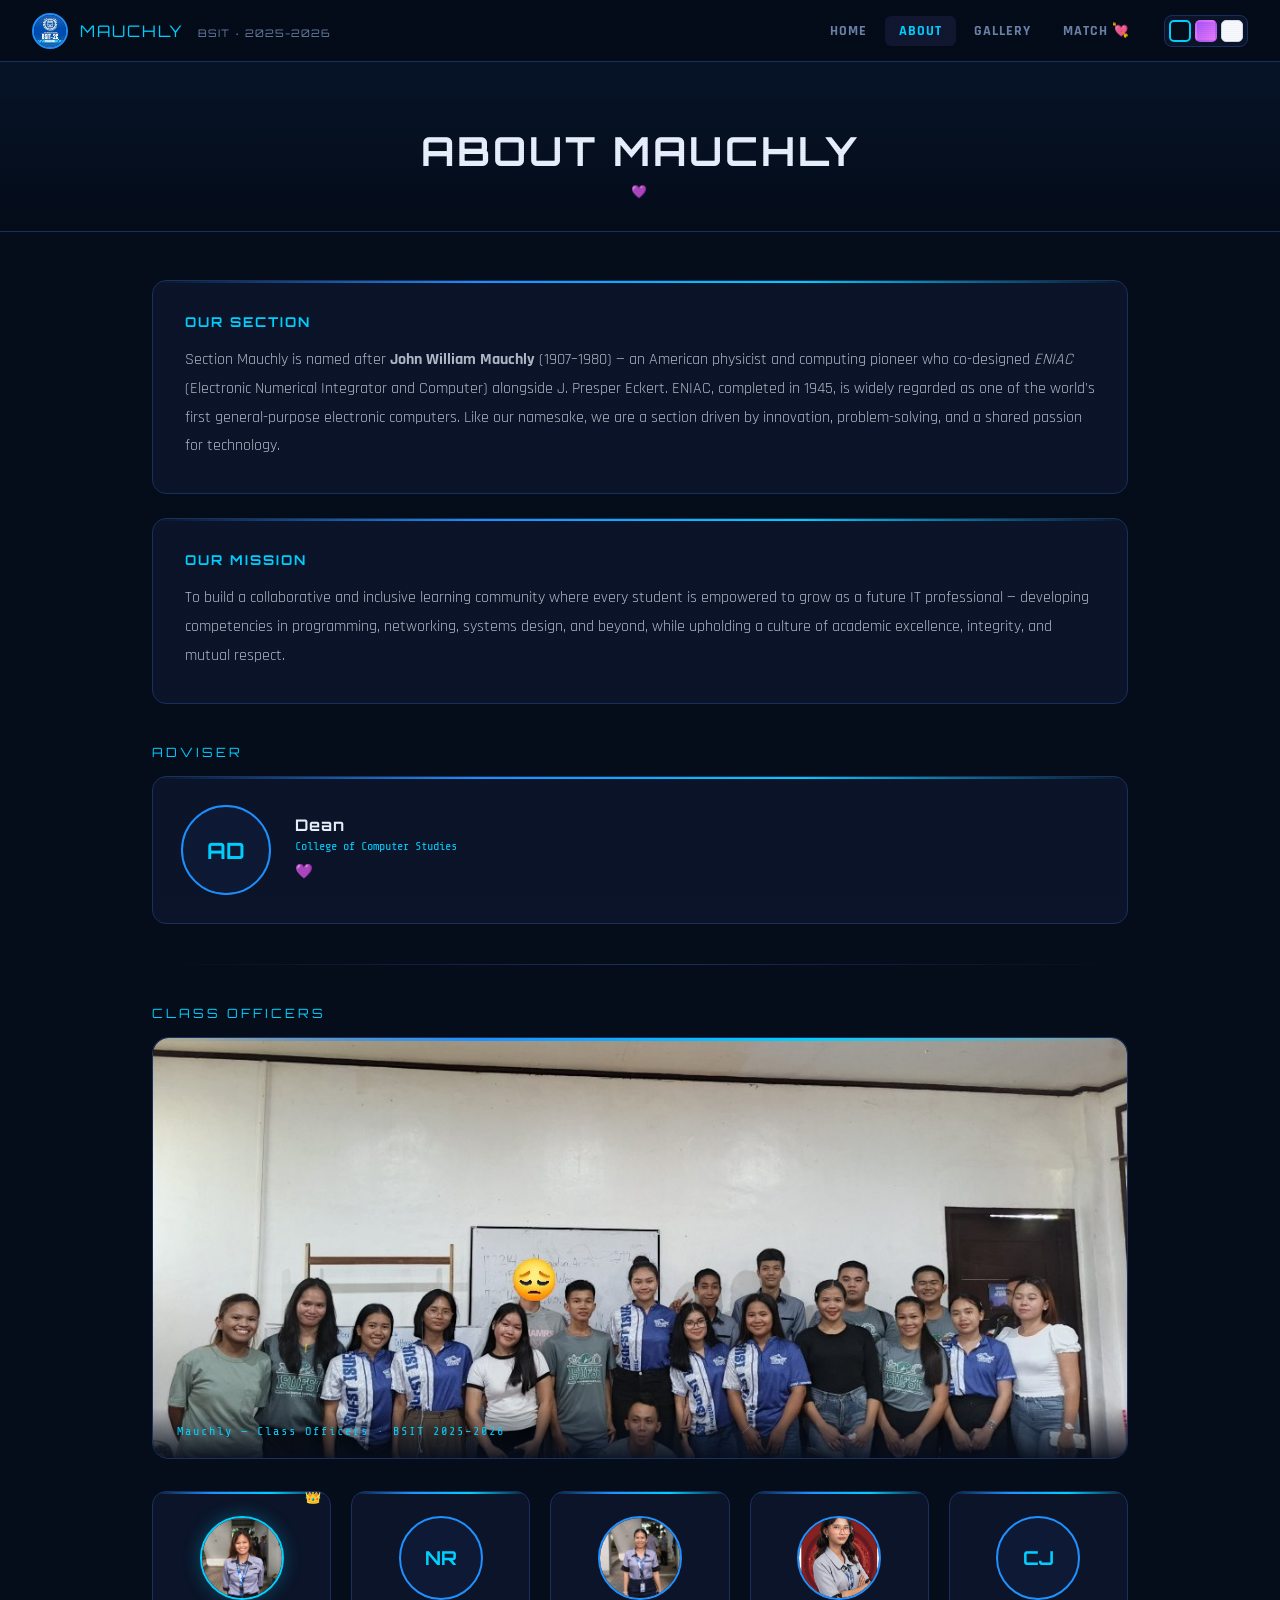
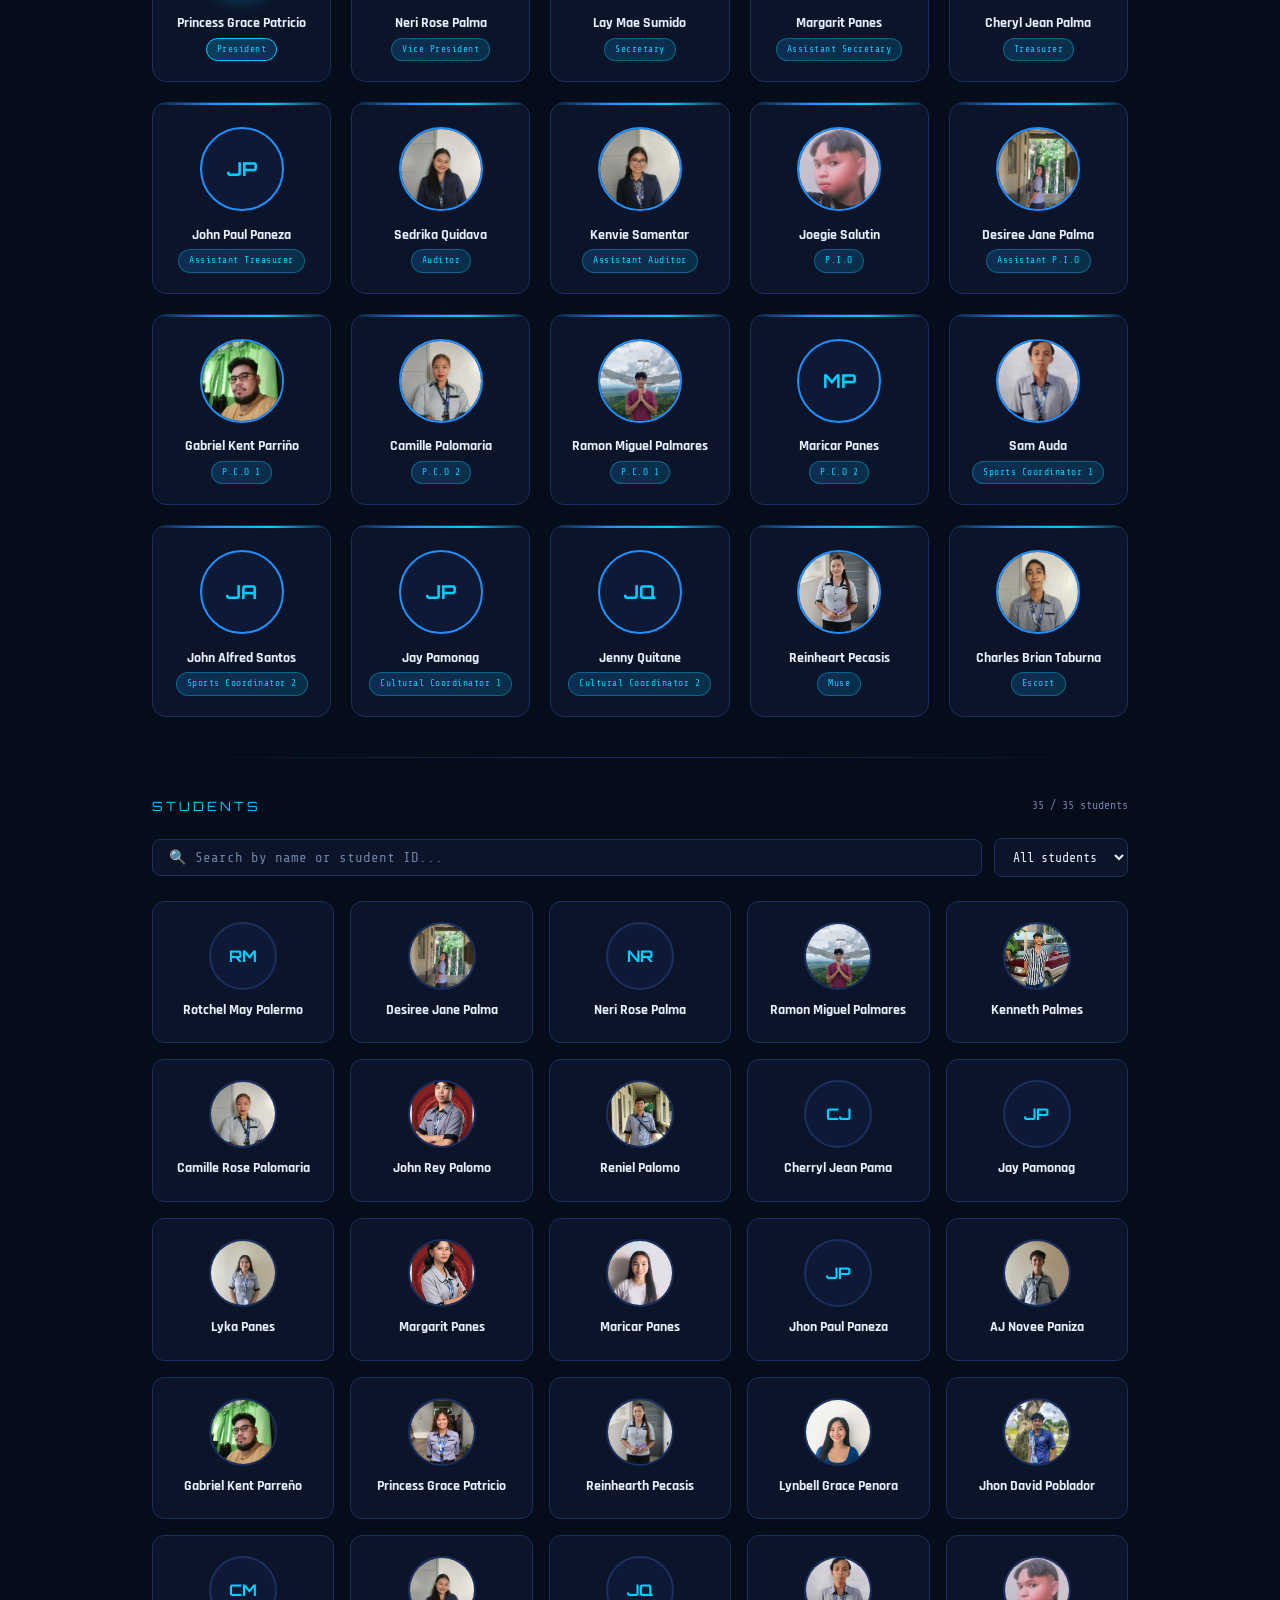
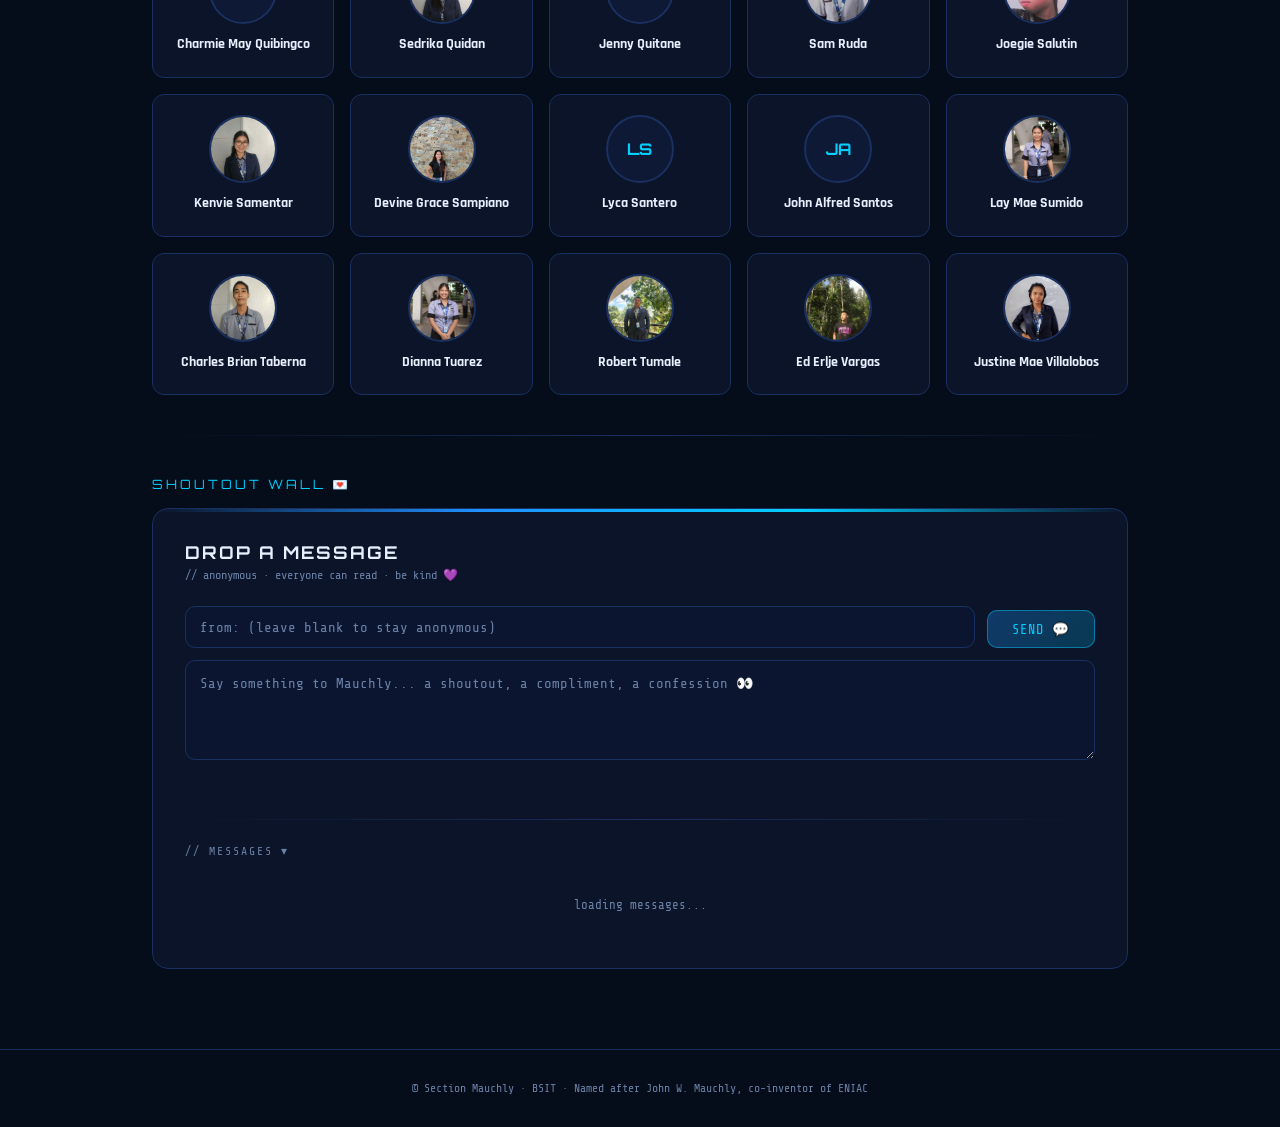
==== about.html @ 32e23908 "Update about.html" ====
<!DOCTYPE html>
<html lang="en" data-theme="dark">
<head>
<meta charset="UTF-8"/>
<meta name="viewport" content="width=device-width,initial-scale=1.0"/>
<title>About — Section Mauchly</title>
<link rel="stylesheet" href="style.css"/>
<style>
/* ===== ABOUT-SPECIFIC STYLES ===== */

.roster-controls {
  display:flex; gap:0.75rem; margin-bottom:1.5rem; flex-wrap:wrap;
  align-items:center;
}
.search-input {
  flex:1; min-width:200px;
  background:var(--card); border:1px solid var(--border);
  border-radius:8px; padding:10px 16px;
  font-family:'Share Tech Mono',monospace;
  font-size:0.88rem; color:var(--text);
  outline:none; transition:border-color 0.2s;
}
.search-input:focus { border-color:var(--accent); }
.search-input::placeholder { color:var(--text-muted); }

.filter-select {
  background:var(--card); border:1px solid var(--border);
  border-radius:8px; padding:10px 14px;
  font-family:'Share Tech Mono',monospace;
  font-size:0.82rem; color:var(--text);
  outline:none; cursor:pointer; transition:border-color 0.2s;
}
.filter-select:focus { border-color:var(--accent); }

.group-photo-wrap {
  position:relative; border-radius:16px; overflow:hidden;
  border:1px solid var(--border); margin-bottom:2rem;
  background:var(--card);
  min-height:220px;
  display:flex; align-items:center; justify-content:center;
}
.group-photo-wrap img {
  width:100%; max-height:420px; object-fit:cover; display:block;
  border-radius:16px;
}
.group-photo-placeholder {
  width:100%; min-height:220px;
  display:flex; flex-direction:column;
  align-items:center; justify-content:center; gap:0.75rem;
  background:linear-gradient(135deg,
    color-mix(in srgb,var(--accent) 8%,transparent),
    color-mix(in srgb,var(--accent2) 5%,transparent));
}
.group-photo-placeholder .gp-icon { font-size:3rem; opacity:0.3; }
.group-photo-placeholder p {
  font-family:'Share Tech Mono',monospace;
  font-size:0.78rem; color:var(--text-muted); letter-spacing:2px;
}
.group-photo-wrap::before {
  content:''; position:absolute; top:0; left:0; right:0; height:3px;
  background:linear-gradient(90deg,transparent,var(--accent),var(--accent2),transparent);
  z-index:1;
}
.group-photo-caption {
  position:absolute; bottom:0; left:0; right:0;
  background:linear-gradient(0deg,rgba(5,12,26,0.88),transparent);
  padding:1rem 1.5rem 1.25rem;
  font-family:'Share Tech Mono',monospace;
  font-size:0.75rem; color:var(--accent2);
  letter-spacing:2px; z-index:1;
}

.officers-grid {
  display:grid;
  grid-template-columns:repeat(auto-fill, minmax(160px, 1fr));
  gap:1.25rem;
  margin-bottom:0.5rem;
}

.officer-card {
  background:var(--card); border:1px solid var(--border);
  border-radius:14px; padding:1.5rem 1rem 1.25rem;
  text-align:center; transition:all 0.22s;
  cursor:default; position:relative; overflow:hidden;
}
.officer-card::before {
  content:''; position:absolute; top:0; left:0; right:0; height:2px;
  background:linear-gradient(90deg,transparent,var(--accent),var(--accent2),transparent);
}
.officer-card:hover {
  border-color:var(--accent);
  background:var(--card2);
  transform:translateY(-4px);
  box-shadow:var(--glow);
}

.officer-photo {
  width:84px; height:84px; border-radius:50%;
  margin:0 auto 0.9rem;
  border:2px solid var(--accent);
  overflow:hidden; background:var(--card2);
  display:flex; align-items:center; justify-content:center;
  transition:border-color 0.2s, box-shadow 0.2s;
  position:relative;
}
.officer-card:hover .officer-photo {
  border-color:var(--accent2);
  box-shadow:0 0 14px rgba(0,207,255,0.35);
}
.officer-photo img { width:100%; height:100%; object-fit:cover; display:block; }
.officer-photo .initials {
  font-family:'Orbitron',monospace;
  font-size:1.2rem; font-weight:700; color:var(--accent2);
}

.officer-photo.has-photo,
.student-photo.has-photo { cursor:pointer; }
.officer-photo.has-photo:hover img,
.student-photo.has-photo:hover img { transform:scale(1.08); transition:transform 0.25s ease; }
.officer-photo img,
.student-photo img { transition:transform 0.25s ease; }
.photo-zoom-hint {
  position:absolute; bottom:0; left:0; right:0;
  background:rgba(0,0,0,0.55);
  font-size:0.55rem; color:#fff;
  font-family:'Share Tech Mono',monospace;
  letter-spacing:1px; text-align:center;
  padding:3px 0;
  opacity:0; transition:opacity 0.2s;
  pointer-events:none;
}
.officer-photo.has-photo:hover .photo-zoom-hint,
.student-photo.has-photo:hover .photo-zoom-hint { opacity:1; }

.officer-name {
  font-weight:700; font-size:0.9rem;
  color:var(--text); margin-bottom:4px; line-height:1.3;
}
.officer-id {
  font-family:'Share Tech Mono',monospace;
  font-size:0.65rem; color:var(--text-muted); margin-bottom:8px;
}
.officer-role-badge {
  display:inline-block;
  font-family:'Share Tech Mono',monospace;
  font-size:0.6rem; letter-spacing:0.5px;
  padding:4px 10px; border-radius:20px;
  background:linear-gradient(135deg,
    color-mix(in srgb,var(--accent) 20%,transparent),
    color-mix(in srgb,var(--accent2) 15%,transparent));
  color:var(--accent2);
  border:1px solid color-mix(in srgb,var(--accent2) 35%,transparent);
  line-height:1.4;
}

.officer-card.is-president .officer-photo {
  border-color:var(--accent2);
  box-shadow:0 0 18px rgba(0,207,255,0.3);
}
.officer-card.is-president .officer-role-badge {
  background:linear-gradient(135deg,
    color-mix(in srgb,var(--accent2) 25%,transparent),
    color-mix(in srgb,var(--accent) 20%,transparent));
  border-color:var(--accent2);
}
.crown-icon { position:absolute; top:-2px; right:8px; font-size:0.9rem; line-height:1; }

.members-grid {
  display:grid;
  grid-template-columns:repeat(auto-fill, minmax(150px, 1fr));
  gap:1rem;
}

.student-card {
  background:var(--card); border:1px solid var(--border);
  border-radius:12px; padding:1.25rem 0.85rem;
  text-align:center; transition:all 0.22s;
  cursor:default; position:relative;
}
.student-card:hover {
  border-color:var(--accent);
  background:var(--card2);
  transform:translateY(-3px);
  box-shadow:var(--glow);
}

.student-photo {
  width:68px; height:68px; border-radius:50%;
  margin:0 auto 0.75rem;
  border:2px solid var(--border);
  overflow:hidden; background:var(--card2);
  display:flex; align-items:center; justify-content:center;
  transition:border-color 0.2s;
  position:relative;
}
.student-card:hover .student-photo { border-color:var(--accent); }
.student-photo img { width:100%; height:100%; object-fit:cover; display:block; }
.student-photo .initials {
  font-family:'Orbitron',monospace;
  font-size:1rem; font-weight:700; color:var(--accent2);
}

.student-name {
  font-weight:700; font-size:0.85rem;
  color:var(--text); margin-bottom:3px; line-height:1.3;
}
.student-id {
  font-family:'Share Tech Mono',monospace;
  font-size:0.63rem; color:var(--text-muted);
}

.roster-count {
  font-family:'Share Tech Mono',monospace;
  font-size:0.72rem; color:var(--text-muted);
  margin-left:auto; align-self:center;
}

.no-results {
  text-align:center; padding:3rem;
  font-family:'Share Tech Mono',monospace;
  font-size:0.85rem; color:var(--text-muted);
  grid-column:1/-1;
}

.adviser-card {
  background:var(--card); border:1px solid var(--border);
  border-radius:14px; padding:1.75rem;
  display:flex; gap:1.5rem; align-items:center;
  margin-bottom:2rem; position:relative; overflow:hidden;
  transition:border-color 0.2s;
}
.adviser-card::before {
  content:''; position:absolute; top:0; left:0; right:0; height:2px;
  background:linear-gradient(90deg,transparent,var(--accent),var(--accent2),transparent);
}
.adviser-photo {
  width:90px; height:90px; border-radius:50%; flex-shrink:0;
  border:2px solid var(--accent); overflow:hidden;
  background:var(--card2);
  display:flex; align-items:center; justify-content:center;
}
.adviser-photo img { width:100%; height:100%; object-fit:cover; }
.adviser-photo .initials {
  font-family:'Orbitron',monospace;
  font-size:1.4rem; font-weight:700; color:var(--accent2);
}
.adviser-info h3 {
  font-family:'Orbitron',monospace;
  font-size:1rem; color:var(--text);
  letter-spacing:1px; margin-bottom:4px;
}
.adviser-info .role {
  font-family:'Share Tech Mono',monospace;
  font-size:0.75rem; color:var(--accent2); margin-bottom:8px;
}
.adviser-info p { font-size:0.9rem; color:var(--text-muted); line-height:1.6; }

.section-divider {
  height:1px;
  background:linear-gradient(90deg,transparent,var(--border),transparent);
  margin:2.5rem 0;
}

/* ===== LIGHTBOX ===== */
#lightbox {
  display:none; position:fixed; inset:0; z-index:9999;
  background:rgba(0,0,0,0.88);
  align-items:center; justify-content:center;
  backdrop-filter:blur(6px);
  animation:lbFadeIn 0.2s ease;
}
#lightbox.open { display:flex; }
@keyframes lbFadeIn { from{opacity:0} to{opacity:1} }
#lightbox-inner {
  position:relative; display:flex; flex-direction:column;
  align-items:center; gap:1rem;
  max-width:90vw; max-height:90vh;
}
#lightbox-img {
  max-width:80vw; max-height:75vh; border-radius:16px;
  border:2px solid var(--accent,#00cfff);
  box-shadow:0 0 40px rgba(0,207,255,0.25);
  object-fit:contain;
  animation:lbZoomIn 0.22s cubic-bezier(0.34,1.56,0.64,1);
  display:block;
}
@keyframes lbZoomIn { from{transform:scale(0.82);opacity:0} to{transform:scale(1);opacity:1} }
#lightbox-name {
  font-family:'Orbitron',monospace; font-size:0.9rem;
  letter-spacing:2px; color:#fff; text-align:center;
}
#lightbox-role {
  font-family:'Share Tech Mono',monospace; font-size:0.72rem;
  letter-spacing:1.5px; color:var(--accent2,#00cfff);
  text-align:center; margin-top:-0.5rem;
}
#lightbox-close {
  position:absolute; top:-14px; right:-14px;
  width:36px; height:36px; border-radius:50%;
  background:rgba(255,255,255,0.12);
  border:1px solid rgba(255,255,255,0.25);
  color:#fff; font-size:1.1rem; line-height:1;
  cursor:pointer; display:flex; align-items:center; justify-content:center;
  transition:background 0.15s;
}
#lightbox-close:hover { background:rgba(255,255,255,0.25); }

/* ===== SHOUTOUT WALL ===== */
.shoutout-wrap {
  position:relative; border-radius:16px; overflow:hidden;
  border:1px solid var(--border);
  background:var(--card);
  padding:2rem;
  margin-top:1rem;
}
.shoutout-wrap::before {
  content:''; position:absolute; top:0; left:0; right:0; height:3px;
  background:linear-gradient(90deg,transparent,var(--accent),var(--accent2),transparent);
}
.shoutout-wrap h2 {
  font-family:'Orbitron',monospace;
  font-size:1.1rem; letter-spacing:2px;
  color:var(--text); margin-bottom:0.3rem;
}
.shoutout-wrap .shoutout-sub {
  font-family:'Share Tech Mono',monospace;
  font-size:0.75rem; color:var(--text-muted);
  margin-bottom:1.5rem;
}

/* Form */
.shoutout-form {
  display:flex; flex-direction:column; gap:0.75rem;
  margin-bottom:2rem;
}
.shoutout-name-input,
.shoutout-textarea {
  background:var(--bg3,var(--card2,#0d1b2e));
  border:1px solid var(--border);
  border-radius:10px;
  color:var(--text);
  font-family:'Share Tech Mono',monospace;
  font-size:0.88rem;
  outline:none;
  transition:border-color 0.2s;
  width:100%;
  box-sizing:border-box;
}
.shoutout-name-input {
  padding:10px 14px;
  height:42px;
}
.shoutout-name-input:focus,
.shoutout-textarea:focus { border-color:var(--accent); }
.shoutout-name-input::placeholder,
.shoutout-textarea::placeholder { color:var(--text-muted); }
.shoutout-textarea {
  padding:12px 14px;
  min-height:100px;
  resize:vertical;
  line-height:1.55;
}
.shoutout-form-row {
  display:flex; gap:0.75rem; align-items:flex-start; flex-wrap:wrap;
}
.shoutout-form-row .shoutout-name-input { flex:1; min-width:160px; }

.shoutout-send-btn {
  background:linear-gradient(135deg,
    color-mix(in srgb,var(--accent) 30%,transparent),
    color-mix(in srgb,var(--accent2) 20%,transparent));
  border:1px solid color-mix(in srgb,var(--accent2) 45%,transparent);
  border-radius:10px;
  color:var(--accent2);
  font-family:'Share Tech Mono',monospace;
  font-size:0.85rem; letter-spacing:1px;
  padding:10px 24px;
  cursor:pointer;
  transition:all 0.2s;
  white-space:nowrap;
  align-self:flex-end;
}
.shoutout-send-btn:hover {
  background:linear-gradient(135deg,
    color-mix(in srgb,var(--accent) 45%,transparent),
    color-mix(in srgb,var(--accent2) 35%,transparent));
  box-shadow:var(--glow);
}
.shoutout-send-btn:disabled {
  opacity:0.5; cursor:not-allowed;
}

.shoutout-status {
  font-family:'Share Tech Mono',monospace;
  font-size:0.78rem;
  min-height:1.2em;
  transition:color 0.2s;
}
.shoutout-status.ok  { color:#4ade80; }
.shoutout-status.err { color:#f87171; }

/* Messages list */
.shoutout-divider {
  height:1px;
  background:linear-gradient(90deg,transparent,var(--border),transparent);
  margin:0.5rem 0 1.5rem;
}
.shoutout-messages-label {
  font-family:'Share Tech Mono',monospace;
  font-size:0.72rem; letter-spacing:2px;
  color:var(--text-muted); margin-bottom:1rem;
}
.shoutout-list {
  display:flex; flex-direction:column; gap:1rem;
}
.shoutout-item {
  background:color-mix(in srgb,var(--accent) 5%,var(--bg3,transparent));
  border:1px solid var(--border);
  border-radius:12px;
  padding:1rem 1.25rem;
  position:relative;
  animation:msgSlideIn 0.3s ease;
}
@keyframes msgSlideIn {
  from { opacity:0; transform:translateY(8px); }
  to   { opacity:1; transform:translateY(0); }
}
.shoutout-item-header {
  display:flex; align-items:center; justify-content:space-between;
  margin-bottom:0.45rem; gap:0.5rem; flex-wrap:wrap;
}
.shoutout-from {
  font-family:'Orbitron',monospace;
  font-size:0.75rem; font-weight:700;
  color:var(--accent2); letter-spacing:1px;
}
.shoutout-time {
  font-family:'Share Tech Mono',monospace;
  font-size:0.65rem; color:var(--text-muted);
}
.shoutout-text {
  font-size:0.92rem; color:var(--text);
  line-height:1.65; word-break:break-word;
}
.shoutout-empty {
  text-align:center; padding:2.5rem 1rem;
  font-family:'Share Tech Mono',monospace;
  font-size:0.82rem; color:var(--text-muted);
}
.shoutout-loading {
  text-align:center; padding:1.5rem;
  font-family:'Share Tech Mono',monospace;
  font-size:0.78rem; color:var(--text-muted);
  animation:pulse 1.4s ease infinite;
}
@keyframes pulse { 0%,100%{opacity:1} 50%{opacity:0.4} }

@media(max-width:600px){
  .adviser-card { flex-direction:column; text-align:center; }
  .officers-grid { grid-template-columns:repeat(auto-fill,minmax(140px,1fr)); }
  .members-grid  { grid-template-columns:repeat(auto-fill,minmax(130px,1fr)); }
  #lightbox-img  { max-width:92vw; max-height:70vh; }
  .shoutout-form-row { flex-direction:column; }
  .shoutout-send-btn { width:100%; text-align:center; }
}
</style>
</head>
<body>

<nav>
  <div class="nav-logo">
    <div class="nav-logo-img">
      <img src="logo.jpg" alt="Logo"
           onerror="this.style.display='none';this.nextElementSibling.style.display='flex'"/>
      <span style="display:none">M</span>
    </div>
    <div class="nav-brand">MAUCHLY <span>BSIT · 2025-2026</span></div>
  </div>
  <div class="nav-right">
    <div class="nav-links">
      <a href="index.html">Home</a>
      <a href="about.html" class="active">About</a>
      <a href="bloopers.html">Gallery</a>
      <a href="match.html">Match 💘</a>
    </div>
    <div class="theme-switcher">
      <button class="theme-btn t-dark"   data-theme="dark"   title="Dark"></button>
      <button class="theme-btn t-purple" data-theme="purple" title="Purple"></button>
      <button class="theme-btn t-white"  data-theme="white"  title="White"></button>
    </div>
  </div>
</nav>

<div class="page-header">
  <h1>ABOUT MAUCHLY</h1>
  <p>💜</p>
</div>

<div class="section-container">

  <div class="info-card fade-up">
    <h2>Our Section</h2>
    <p>
      Section Mauchly is named after <strong>John William Mauchly</strong> (1907–1980) —
      an American physicist and computing pioneer who co-designed <em>ENIAC</em>
      (Electronic Numerical Integrator and Computer) alongside J. Presper Eckert.
      ENIAC, completed in 1945, is widely regarded as one of the world's first
      general-purpose electronic computers. Like our namesake, we are a section
      driven by innovation, problem-solving, and a shared passion for technology.
    </p>
  </div>

  <div class="info-card fade-up">
    <h2>Our Mission</h2>
    <p>
      To build a collaborative and inclusive learning community where every student
      is empowered to grow as a future IT professional — developing competencies in
      programming, networking, systems design, and beyond, while upholding a culture
      of academic excellence, integrity, and mutual respect.
    </p>
  </div>

  <div class="section-label">Adviser</div>
  <div class="adviser-card fade-up">
    <div class="adviser-photo">
      <img src="images/adviser.jpg" alt="Adviser"
           onerror="this.style.display='none';this.nextElementSibling.style.display='flex'"/>
      <span class="initials" style="display:none">AD</span>
    </div>
    <div class="adviser-info">
      <h3>Dean</h3>
      <div class="role">College of Computer Studies</div>
      <p>💜</p>
    </div>
  </div>

  <div class="section-divider"></div>

  <div class="section-label">Class Officers</div>

  <div class="group-photo-wrap fade-up">
    <img src="group.jpeg" alt="Class Officers Group Photo"
         onerror="this.style.display='none';this.nextElementSibling.style.display='flex'"/>
    <div class="group-photo-placeholder" style="display:none">
      <div class="gp-icon">📸</div>
      <p>// OFFICERS GROUP PHOTO</p>
    </div>
    <div class="group-photo-caption">Mauchly — Class Officers · BSIT 2025–2026</div>
  </div>

  <div class="officers-grid" id="officers-grid"></div>

  <div class="section-divider"></div>

  <div class="roster-controls">
    <div class="section-label" style="margin:0">Students</div>
    <span class="roster-count" id="member-count"></span>
  </div>

  <div class="roster-controls">
    <input class="search-input" type="text" id="search"
      placeholder="🔍 Search by name or student ID..."
      oninput="renderMembers()"/>
    <select class="filter-select" id="filter-role" onchange="renderMembers()">
      <option value="all">All students</option>
    </select>
  </div>

  <div class="members-grid" id="members-grid"></div>

  <div class="section-divider"></div>

  <!-- ===== SHOUTOUT WALL ===== -->
  <div class="section-label">Shoutout Wall 💌</div>
  <div class="shoutout-wrap fade-up">
    <h2>DROP A MESSAGE</h2>
    <p class="shoutout-sub">// anonymous · everyone can read · be kind 💜</p>

    <div class="shoutout-form">
      <div class="shoutout-form-row">
        <input class="shoutout-name-input" id="shoutout-name"
               type="text" maxlength="40"
               placeholder="from: (leave blank to stay anonymous)"/>
        <button class="shoutout-send-btn" id="shoutout-btn" onclick="sendShoutout()">
          SEND 💬
        </button>
      </div>
      <textarea class="shoutout-textarea" id="shoutout-msg"
                maxlength="300"
                placeholder="Say something to Mauchly... a shoutout, a compliment, a confession 👀"></textarea>
      <div class="shoutout-status" id="shoutout-status"></div>
    </div>

    <div class="shoutout-divider"></div>
    <div class="shoutout-messages-label">// MESSAGES ▾</div>
    <div class="shoutout-list" id="shoutout-list">
      <div class="shoutout-loading">loading messages...</div>
    </div>
  </div>

</div>

<footer>
  © Section Mauchly · BSIT · Named after John W. Mauchly, co-inventor of ENIAC
</footer>

<div id="lightbox" role="dialog" aria-modal="true" aria-label="Photo viewer">
  <div id="lightbox-inner">
    <button id="lightbox-close" aria-label="Close photo">✕</button>
    <img id="lightbox-img" src="" alt=""/>
    <div id="lightbox-name"></div>
    <div id="lightbox-role"></div>
  </div>
</div>

<!-- Firebase SDKs -->
<script type="module">
  import { initializeApp } from "https://www.gstatic.com/firebasejs/10.12.0/firebase-app.js";
  import { getDatabase, ref, push, onValue, serverTimestamp }
    from "https://www.gstatic.com/firebasejs/10.12.0/firebase-database.js";

  // =============================================
  //  🔥 PASTE YOUR FIREBASE CONFIG HERE
  //  Steps:
  //  1. Go to https://console.firebase.google.com
  //  2. Create a project (free)
  //  3. Click "Add app" → Web
  //  4. Copy the firebaseConfig object below
  //  5. In Firebase console → Realtime Database
  //     → Create database → Start in test mode
  // =============================================
  const firebaseConfig = {
  apiKey:            "AIzaSyBIg-8jnFurIL2pOUvd5HlAbYMSorIHziE",
  authDomain:        "jords-e1b43.firebaseapp.com",
  databaseURL:       "https://jords-e1b43-default-rtdb.firebaseio.com",
  projectId:         "jords-e1b43",
  storageBucket:     "jords-e1b43.firebasestorage.app",
  messagingSenderId: "1081333594994",
  appId:             "1:1081333594994:web:0ba8e81801dfb20183fbeb"
};
  const app = initializeApp(firebaseConfig);
  const db  = getDatabase(app);
  const msgsRef = ref(db, 'shoutouts');

  /* ---- Send message ---- */
  window.sendShoutout = function() {
    const nameEl = document.getElementById('shoutout-name');
    const msgEl  = document.getElementById('shoutout-msg');
    const btn    = document.getElementById('shoutout-btn');
    const status = document.getElementById('shoutout-status');

    const text = msgEl.value.trim();
    const from = nameEl.value.trim() || 'anonymous';

    if (!text) {
      status.textContent = '⚠ please type a message first!';
      status.className   = 'shoutout-status err';
      return;
    }

    btn.disabled     = true;
    btn.textContent  = 'sending...';
    status.textContent = '';

    push(msgsRef, {
      from,
      text,
      ts: serverTimestamp()
    }).then(() => {
      msgEl.value        = '';
      nameEl.value       = '';
      status.textContent = '✓ message sent! 💜';
      status.className   = 'shoutout-status ok';
      btn.disabled       = false;
      btn.textContent    = 'SEND 💬';
      setTimeout(() => { status.textContent = ''; }, 3000);
    }).catch(() => {
      status.textContent = '✕ failed to send. check your connection.';
      status.className   = 'shoutout-status err';
      btn.disabled       = false;
      btn.textContent    = 'SEND 💬';
    });
  };

  /* ---- Load messages in real time ---- */
  function timeAgo(ts) {
    if (!ts) return 'just now';
    const diff = Math.floor((Date.now() - ts) / 1000);
    if (diff < 60)   return 'just now';
    if (diff < 3600) return Math.floor(diff/60) + 'm ago';
    if (diff < 86400)return Math.floor(diff/3600) + 'h ago';
    return Math.floor(diff/86400) + 'd ago';
  }

  onValue(msgsRef, (snapshot) => {
    const list = document.getElementById('shoutout-list');
    const data = snapshot.val();

    if (!data) {
      list.innerHTML = '<div class="shoutout-empty">no messages yet — be the first! 💜</div>';
      return;
    }

    const items = Object.values(data).reverse();
    list.innerHTML = items.map(item => `
      <div class="shoutout-item">
        <div class="shoutout-item-header">
          <span class="shoutout-from">${escapeHtml(item.from || 'anonymous')}</span>
          <span class="shoutout-time">${timeAgo(item.ts)}</span>
        </div>
        <div class="shoutout-text">${escapeHtml(item.text)}</div>
      </div>
    `).join('');
  });

  function escapeHtml(str) {
    return String(str)
      .replace(/&/g,'&amp;')
      .replace(/</g,'&lt;')
      .replace(/>/g,'&gt;')
      .replace(/"/g,'&quot;');
  }
</script>

<script src="theme.js"></script>
<script>
const OFFICERS = [
  { name:"Princess Grace Patricio", role:"President", photo:"nces.jpeg" },
  { name:"Neri Rose Palma", role:"Vice President", photo:"" },
  { name:"Lay Mae Sumido", role:"Secretary", photo:"lay.jpeg" },
  { name:"Margarit Panes", role:"Assistant Secretary", photo:"marga.jpeg" },
  { name:"Cheryl Jean Palma", role:"Treasurer", photo:"" },
  { name:"John Paul Paneza", role:"Assistant Treasurer", photo:"" },
  { name:"Sedrika Quidava", role:"Auditor", photo:"sed.jpeg" },
  { name:"Kenvie Samentar", role:"Assistant Auditor", photo:"ken.jpeg" },
  { name:"Joegie Salutin", role:"P.I.O", photo:"joji.jpeg" },
  { name:"Desiree Jane Palma", role:"Assistant P.I.O", photo:"dis.jpeg" },
  { name:"Gabriel Kent Parriño", role:"P.C.O 1", photo:"gab.jpeg" },
  { name:"Camille Palomaria", role:"P.C.O 2", photo:"camel.jpeg" },
  { name:"Ramon Miguel Palmares", role:"P.C.O 1", photo:"ramon.jpeg" },
  { name:"Maricar Panes", role:"P.C.O 2", photo:"" },
  { name:"Sam Auda", role:"Sports Coordinator 1", photo:"sam.jpeg" },
  { name:"John Alfred Santos", role:"Sports Coordinator 2", photo:"" },
  { name:"Jay Pamonag", role:"Cultural Coordinator 1", photo:"" },
  { name:"Jenny Quitane", role:"Cultural Coordinator 2", photo:"" },
  { name:"Reinheart Pecasis", role:"Muse", photo: "hart.jpeg" },
  { name:"Charles Brian Taburna", role:"Escort", photo:"cha.jpeg" },
];

const MEMBERS = [
  { name:"Rotchel May Palermo", photo:"" },
  { name:"Desiree Jane Palma", photo:"dis.jpeg" },
  { name:"Neri Rose Palma", photo:"" },
  { name:"Ramon Miguel Palmares", photo:"ramon.jpeg" },
  { name:"Kenneth Palmes", photo:"kennet.jpeg" },
  { name:"Camille Rose Palomaria", photo:"camel.jpeg" },
  { name:"John Rey Palomo", photo:"janrey.jpeg" },
  { name:"Reniel Palomo", photo:"reniel.jpeg" },
  { name:"Cherryl Jean Pama", photo:"" },
  { name:"Jay Pamonag", photo:"" },
  { name:"Lyka Panes", photo:"lyka.jpeg" },
  { name:"Margarit Panes", photo:"marga.jpeg" },
  { name:"Maricar Panes", photo:"maricar.jpeg" },
  { name:"Jhon Paul Paneza", photo:"" },
  { name:"AJ Novee Paniza", photo:"aj.jpeg" },
  { name:"Gabriel Kent Parreño", photo:"gab.jpeg" },
  { name:"Princess Grace Patricio", photo:"nces.jpeg" },
  { name:"Reinhearth Pecasis", photo:"hart.jpeg" },
  { name:"Lynbell Grace Penora", photo:"lyn.jpeg" },
  { name:"Jhon David Poblador", photo:"david.jpeg" },
  { name:"Charmie May Quibingco", photo:"" },
  { name:"Sedrika Quidan", photo:"sed.jpeg" },
  { name:"Jenny Quitane", photo:"" },
  { name:"Sam Ruda", photo:"sam.jpeg" },
  { name:"Joegie Salutin", photo:"joji.jpeg" },
  { name:"Kenvie Samentar", photo:"ken.jpeg" },
  { name:"Devine Grace Sampiano", photo:"divine.jpeg" },
  { name:"Lyca Santero", photo:"" },
  { name:"John Alfred Santos", photo:"" },
  { name:"Lay Mae Sumido", photo:"lay.jpeg" },
  { name:"Charles Brian Taberna", photo:"cha.jpeg" },
  { name:"Dianna Tuarez", photo:"diana.jpeg" },
  { name:"Robert Tumale", photo:"robert.jpeg" },
  { name:"Ed Erlje Vargas", photo:"erji.jpeg" },
  { name:"Justine Mae Villalobos", photo:"justine.jpeg" },
];

const lightbox     = document.getElementById('lightbox');
const lightboxImg  = document.getElementById('lightbox-img');
const lightboxName = document.getElementById('lightbox-name');
const lightboxRole = document.getElementById('lightbox-role');

function openLightbox(src, name, role) {
  lightboxImg.src = src;
  lightboxImg.alt = name;
  lightboxName.textContent = name;
  lightboxRole.textContent = role || '';
  lightbox.classList.add('open');
  document.body.style.overflow = 'hidden';
}
function closeLightbox() {
  lightbox.classList.remove('open');
  document.body.style.overflow = '';
  setTimeout(() => { lightboxImg.src = ''; }, 300);
}
document.getElementById('lightbox-close').addEventListener('click', closeLightbox);
lightbox.addEventListener('click', function(e) { if(e.target===lightbox) closeLightbox(); });
document.addEventListener('keydown', function(e) { if(e.key==='Escape') closeLightbox(); });

function initials(name) {
  return name.replace(/\[|\]/g,'').split(' ')
    .filter(w=>w.length>0).map(w=>w[0].toUpperCase()).join('').slice(0,2)||'?';
}

function renderOfficers() {
  const grid = document.getElementById('officers-grid');
  grid.innerHTML = OFFICERS.map((s,i) => {
    const isPresident = s.role === 'President';
    return `
      <div class="officer-card${isPresident?' is-president':''} fade-up"
           style="animation-delay:${i*0.05}s">
        ${isPresident?'<span class="crown-icon">👑</span>':''}
        <div class="officer-photo${s.photo?' has-photo':''}"
             ${s.photo?`onclick="openLightbox('${s.photo}','${s.name.replace(/'/g,"\\'")}','${s.role.replace(/'/g,"\\'")}')"`:''}> 
          ${s.photo
            ?`<img src="${s.photo}" alt="${s.name}"
                   onerror="this.style.display='none';this.nextElementSibling.style.display='flex'"/>
              <span class="initials" style="display:none">${initials(s.name)}</span>
              <span class="photo-zoom-hint">🔍 view</span>`
            :`<span class="initials">${initials(s.name)}</span>`}
        </div>
        <div class="officer-name">${s.name}</div>
        <div class="officer-role-badge">${s.role}</div>
      </div>`;
  }).join('');
}

function renderMembers() {
  const q = document.getElementById('search').value.toLowerCase().trim();
  const grid = document.getElementById('members-grid');
  const countEl = document.getElementById('member-count');
  const filtered = MEMBERS.filter(s => s.name.toLowerCase().includes(q));
  countEl.textContent = `${filtered.length} / ${MEMBERS.length} students`;
  if (!filtered.length) {
    grid.innerHTML = '<div class="no-results">No students found.</div>';
    return;
  }
  grid.innerHTML = filtered.map((s,i) => `
    <div class="student-card fade-up" style="animation-delay:${i*0.03}s">
      <div class="student-photo${s.photo?' has-photo':''}"
           ${s.photo?`onclick="openLightbox('${s.photo}','${s.name.replace(/'/g,"\\'")}','')"`:''}> 
        ${s.photo
          ?`<img src="${s.photo}" alt="${s.name}"
                 onerror="this.style.display='none';this.nextElementSibling.style.display='flex'"/>
            <span class="initials" style="display:none">${initials(s.name)}</span>
            <span class="photo-zoom-hint">🔍 view</span>`
          :`<span class="initials">${initials(s.name)}</span>`}
      </div>
      <div class="student-name">${s.name}</div>
    </div>`
  ).join('');
}

renderOfficers();
renderMembers();
</script>
</body>
</html>
---- style.css ----
/* ===========================
   MAUCHLY SECTION — SHARED CSS
   Themes: dark | purple | white
=========================== */

@import url('https://fonts.googleapis.com/css2?family=Orbitron:wght@700;900&family=Rajdhani:wght@400;500;600;700&family=Share+Tech+Mono&display=swap');

/* ---- THEME VARIABLES ---- */
[data-theme="dark"] {
  --bg:        #050c1a;
  --bg2:       #080f20;
  --bg3:       #0b1530;
  --card:      #0b1428;
  --card2:     #0e1a35;
  --border:    #1a3060;
  --accent:    #1e90ff;
  --accent2:   #00cfff;
  --text:      #e8f0fe;
  --text-muted:#6b82a8;
  --nav-bg:    rgba(5,12,26,0.92);
  --hero-grid: rgba(30,144,255,0.07);
  --glow:      0 0 18px rgba(30,144,255,0.35);
  --tag-bg:    rgba(0,207,255,0.05);
  --tag-border:rgba(0,207,255,0.3);
}

[data-theme="purple"] {
  --bg:        #0d0718;
  --bg2:       #110b20;
  --bg3:       #160e28;
  --card:      #130a22;
  --card2:     #1a1030;
  --border:    #3a1e6a;
  --accent:    #a855f7;
  --accent2:   #e879f9;
  --text:      #f3e8ff;
  --text-muted:#9d7ec4;
  --nav-bg:    rgba(13,7,24,0.92);
  --hero-grid: rgba(168,85,247,0.08);
  --glow:      0 0 18px rgba(168,85,247,0.4);
  --tag-bg:    rgba(232,121,249,0.05);
  --tag-border:rgba(232,121,249,0.3);
}

[data-theme="white"] {
  --bg:        #f8f9fc;
  --bg2:       #ffffff;
  --bg3:       #eef1f8;
  --card:      #ffffff;
  --card2:     #f1f4fb;
  --border:    #d0d8f0;
  --accent:    #2563eb;
  --accent2:   #7c3aed;
  --text:      #111827;
  --text-muted:#6b7280;
  --nav-bg:    rgba(248,249,252,0.95);
  --hero-grid: rgba(37,99,235,0.06);
  --glow:      0 4px 20px rgba(37,99,235,0.15);
  --tag-bg:    rgba(37,99,235,0.06);
  --tag-border:rgba(37,99,235,0.25);
}

/* ---- RESET ---- */
*, *::before, *::after { margin:0; padding:0; box-sizing:border-box; }
html { scroll-behavior:smooth; }
body {
  background: var(--bg);
  color: var(--text);
  font-family: 'Rajdhani', sans-serif;
  min-height: 100vh;
  overflow-x: hidden;
  transition: background 0.4s, color 0.4s;
}

/* ---- SCANLINE (dark/purple only) ---- */
[data-theme="dark"] body::after,
[data-theme="purple"] body::after {
  content:'';
  position:fixed; inset:0;
  pointer-events:none; z-index:9999;
  background: repeating-linear-gradient(
    0deg,
    rgba(0,0,0,0.025) 0px,
    rgba(0,0,0,0.025) 1px,
    transparent 1px,
    transparent 2px
  );
}

/* ---- NAV ---- */
nav {
  position: sticky; top:0; z-index:100;
  background: var(--nav-bg);
  backdrop-filter: blur(14px);
  border-bottom: 1px solid var(--border);
  display: flex; align-items:center; justify-content:space-between;
  padding: 0 2rem; height:62px;
  transition: background 0.4s, border-color 0.4s;
}
.nav-logo {
  display:flex; align-items:center; gap:12px;
}
.nav-logo-img {
  width:36px; height:36px; border-radius:50%;
  object-fit:cover; border:2px solid var(--accent);
  display:flex; align-items:center; justify-content:center;
  background:var(--card); font-family:'Orbitron',monospace;
  font-size:0.65rem; font-weight:900; color:var(--accent);
  overflow:hidden;
}
.nav-logo-img img { width:100%; height:100%; object-fit:cover; display:block; }
.nav-brand {
  font-family:'Orbitron',monospace;
  font-size:1rem; color:var(--accent2);
  letter-spacing:2px;
}
.nav-brand span {
  color:var(--text-muted); font-size:0.65rem;
  margin-left:8px; letter-spacing:1px;
}
.nav-right { display:flex; align-items:center; gap:0.5rem; }
.nav-links { display:flex; gap:0.25rem; }
.nav-links a {
  text-decoration:none;
  font-family:'Rajdhani',sans-serif;
  font-size:0.85rem; font-weight:700;
  color:var(--text-muted); padding:6px 14px;
  border-radius:6px; letter-spacing:1px;
  text-transform:uppercase; transition:all 0.2s;
}
.nav-links a:hover,
.nav-links a.active {
  color:var(--accent2);
  background:rgba(128,128,255,0.1);
}

/* Theme switcher */
.theme-switcher {
  display:flex; gap:4px; margin-left:12px;
  background:var(--card); border:1px solid var(--border);
  border-radius:8px; padding:4px;
}
.theme-btn {
  width:22px; height:22px; border-radius:5px;
  border:2px solid transparent; cursor:pointer;
  transition:border-color 0.2s; padding:0;
}
.theme-btn.t-dark  { background:#050c1a; }
.theme-btn.t-purple{ background:linear-gradient(135deg,#a855f7,#e879f9); }
.theme-btn.t-white { background:#f8f9fc; border:1px solid #d0d8f0; }
.theme-btn.active  { border-color:var(--accent2); }

/* ---- FOOTER ---- */
footer {
  text-align:center; padding:2rem;
  border-top:1px solid var(--border);
  font-family:'Share Tech Mono',monospace;
  font-size:0.72rem; color:var(--text-muted);
}

/* ---- PAGE HEADER ---- */
.page-header {
  padding:4rem 2rem 2rem; text-align:center;
  border-bottom:1px solid var(--border);
  margin-bottom:3rem;
  background:linear-gradient(180deg, color-mix(in srgb,var(--accent) 6%,transparent), transparent);
}
.page-header h1 {
  font-family:'Orbitron',monospace;
  font-size:clamp(1.5rem,4vw,2.5rem);
  color:var(--text); letter-spacing:3px; margin-bottom:0.5rem;
}
.page-header p {
  font-family:'Share Tech Mono',monospace;
  font-size:0.8rem; color:var(--text-muted); letter-spacing:2px;
}

/* ---- SECTION CONTAINER ---- */
.section-container {
  max-width:1040px; margin:0 auto;
  padding:0 2rem 5rem;
}

/* ---- CARDS ---- */
.info-card {
  background:var(--card);
  border:1px solid var(--border);
  border-radius:14px; padding:2rem;
  margin-bottom:1.5rem; position:relative; overflow:hidden;
  transition:background 0.4s, border-color 0.4s;
}
.info-card::before {
  content:''; position:absolute; top:0; left:0; right:0; height:2px;
  background:linear-gradient(90deg,transparent,var(--accent),var(--accent2),transparent);
}
.info-card h2 {
  font-family:'Orbitron',monospace;
  font-size:0.85rem; color:var(--accent2);
  letter-spacing:2px; margin-bottom:1rem; text-transform:uppercase;
}
.info-card p {
  font-size:1rem; color:color-mix(in srgb,var(--text) 75%,transparent);
  line-height:1.8;
}

/* ---- BUTTONS ---- */
.btn-primary {
  background:var(--accent); color:#fff; border:none; cursor:pointer;
  font-family:'Rajdhani',sans-serif; font-weight:700;
  font-size:0.9rem; letter-spacing:1.5px; text-transform:uppercase;
  padding:12px 28px; border-radius:8px; transition:all 0.2s;
  text-decoration:none; display:inline-block;
}
.btn-primary:hover { opacity:0.85; box-shadow:var(--glow); }

.btn-outline {
  background:transparent; color:var(--accent2);
  border:1px solid color-mix(in srgb,var(--accent2) 40%,transparent);
  cursor:pointer; font-family:'Rajdhani',sans-serif; font-weight:700;
  font-size:0.9rem; letter-spacing:1.5px; text-transform:uppercase;
  padding:12px 28px; border-radius:8px; transition:all 0.2s;
  text-decoration:none; display:inline-block;
}
.btn-outline:hover {
  background:color-mix(in srgb,var(--accent2) 10%,transparent);
  border-color:var(--accent2);
}

/* ---- SECTION LABEL ---- */
.section-label {
  font-family:'Orbitron',monospace;
  font-size:0.8rem; color:var(--accent2);
  letter-spacing:3px; text-transform:uppercase;
  margin:2.5rem 0 1rem;
}

/* ---- SHARED ANIMATIONS ---- */
@keyframes fadeUp {
  from { opacity:0; transform:translateY(16px); }
  to   { opacity:1; transform:translateY(0); }
}
.fade-up { animation:fadeUp 0.5s ease both; }
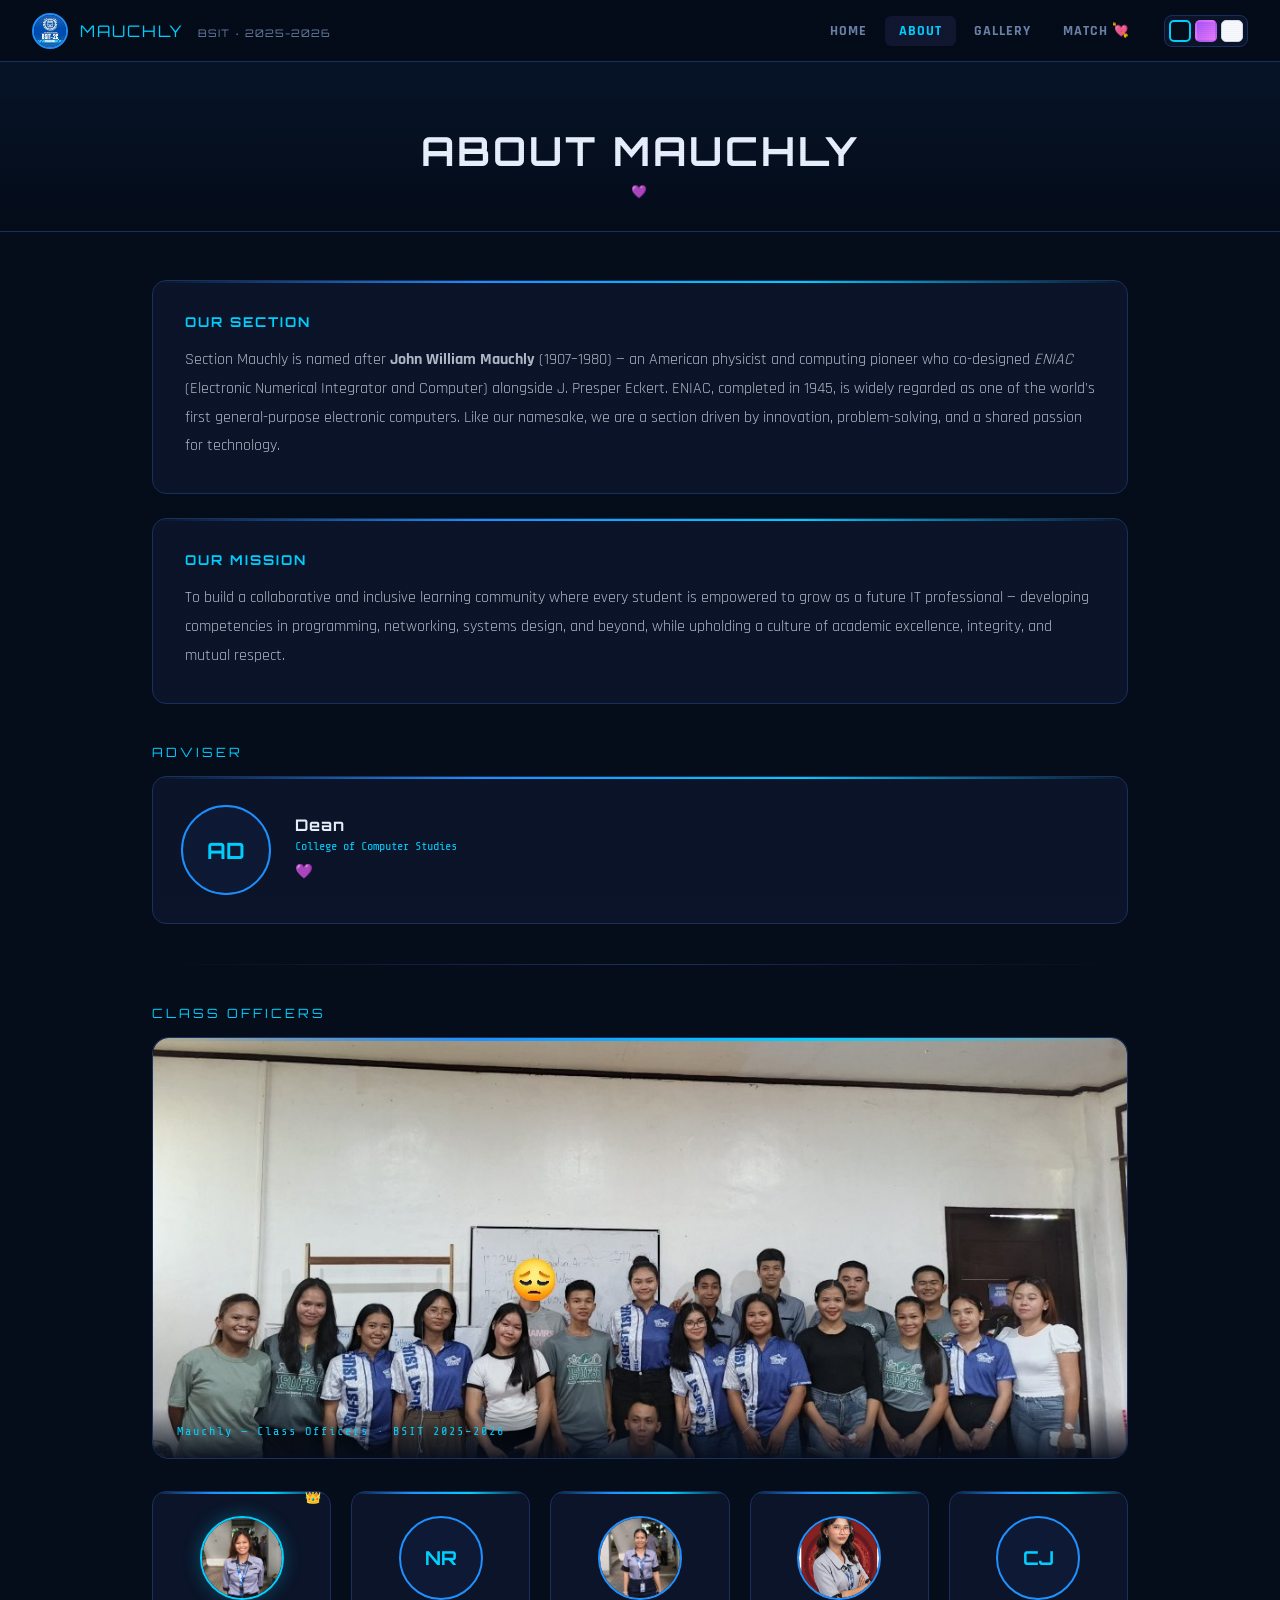
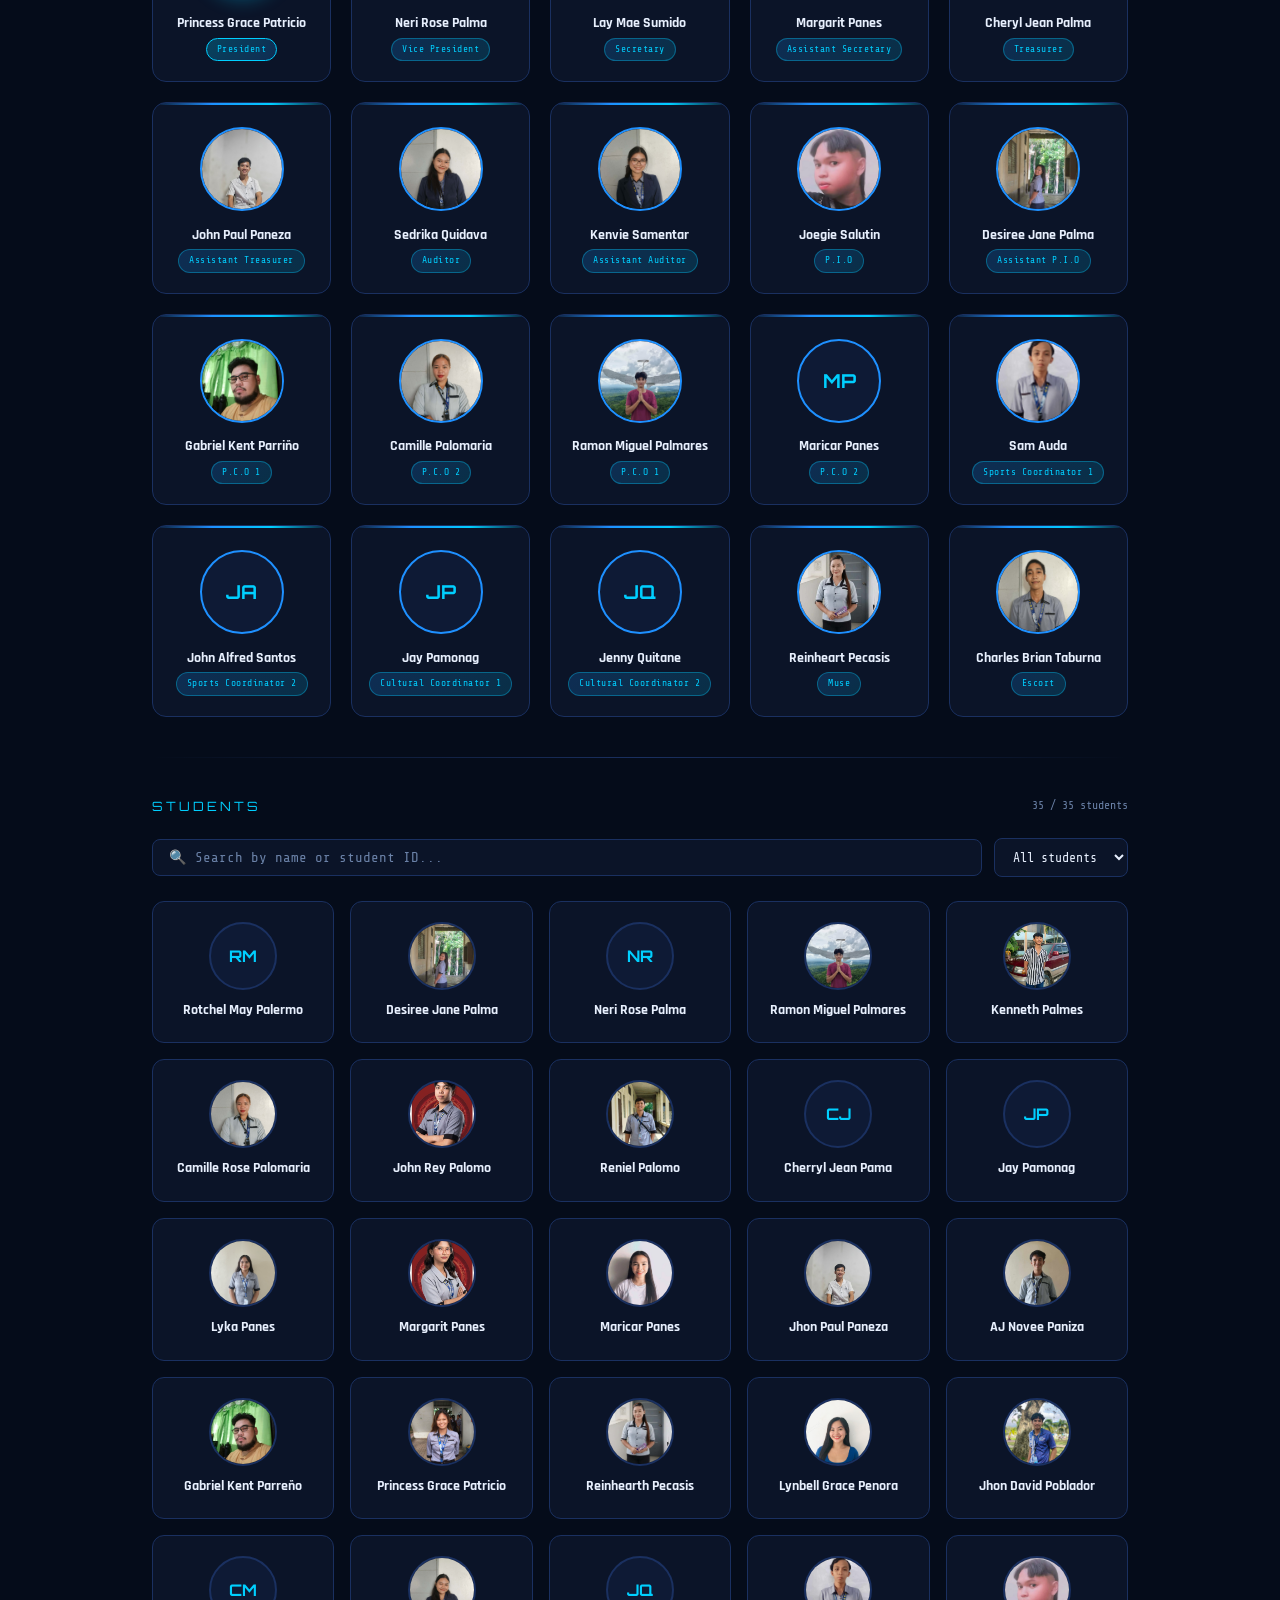
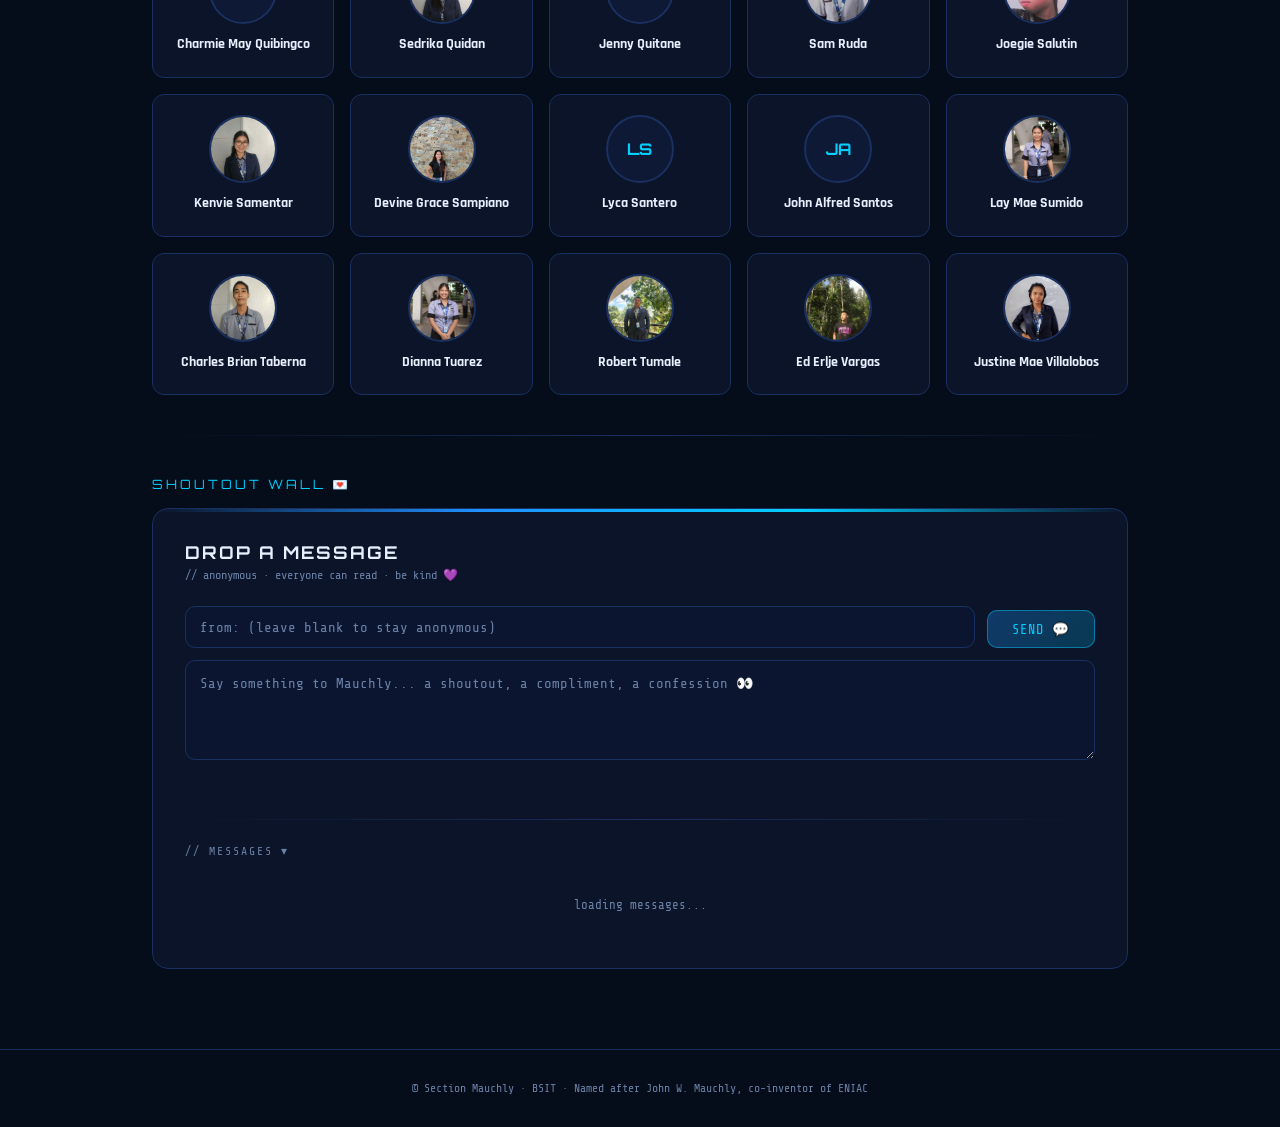
==== commit 65071a51: "Update about.html" ====
--- a/about.html
+++ b/about.html
@@ -730,7 +730,7 @@
   { name:"Lay Mae Sumido", role:"Secretary", photo:"lay.jpeg" },
   { name:"Margarit Panes", role:"Assistant Secretary", photo:"marga.jpeg" },
   { name:"Cheryl Jean Palma", role:"Treasurer", photo:"" },
-  { name:"John Paul Paneza", role:"Assistant Treasurer", photo:"" },
+  { name:"John Paul Paneza", role:"Assistant Treasurer", photo:"pol.jpeg" },
   { name:"Sedrika Quidava", role:"Auditor", photo:"sed.jpeg" },
   { name:"Kenvie Samentar", role:"Assistant Auditor", photo:"ken.jpeg" },
   { name:"Joegie Salutin", role:"P.I.O", photo:"joji.jpeg" },
@@ -761,7 +761,7 @@
   { name:"Lyka Panes", photo:"lyka.jpeg" },
   { name:"Margarit Panes", photo:"marga.jpeg" },
   { name:"Maricar Panes", photo:"maricar.jpeg" },
-  { name:"Jhon Paul Paneza", photo:"" },
+  { name:"Jhon Paul Paneza", photo:"pol.jpeg" },
   { name:"AJ Novee Paniza", photo:"aj.jpeg" },
   { name:"Gabriel Kent Parreño", photo:"gab.jpeg" },
   { name:"Princess Grace Patricio", photo:"nces.jpeg" },
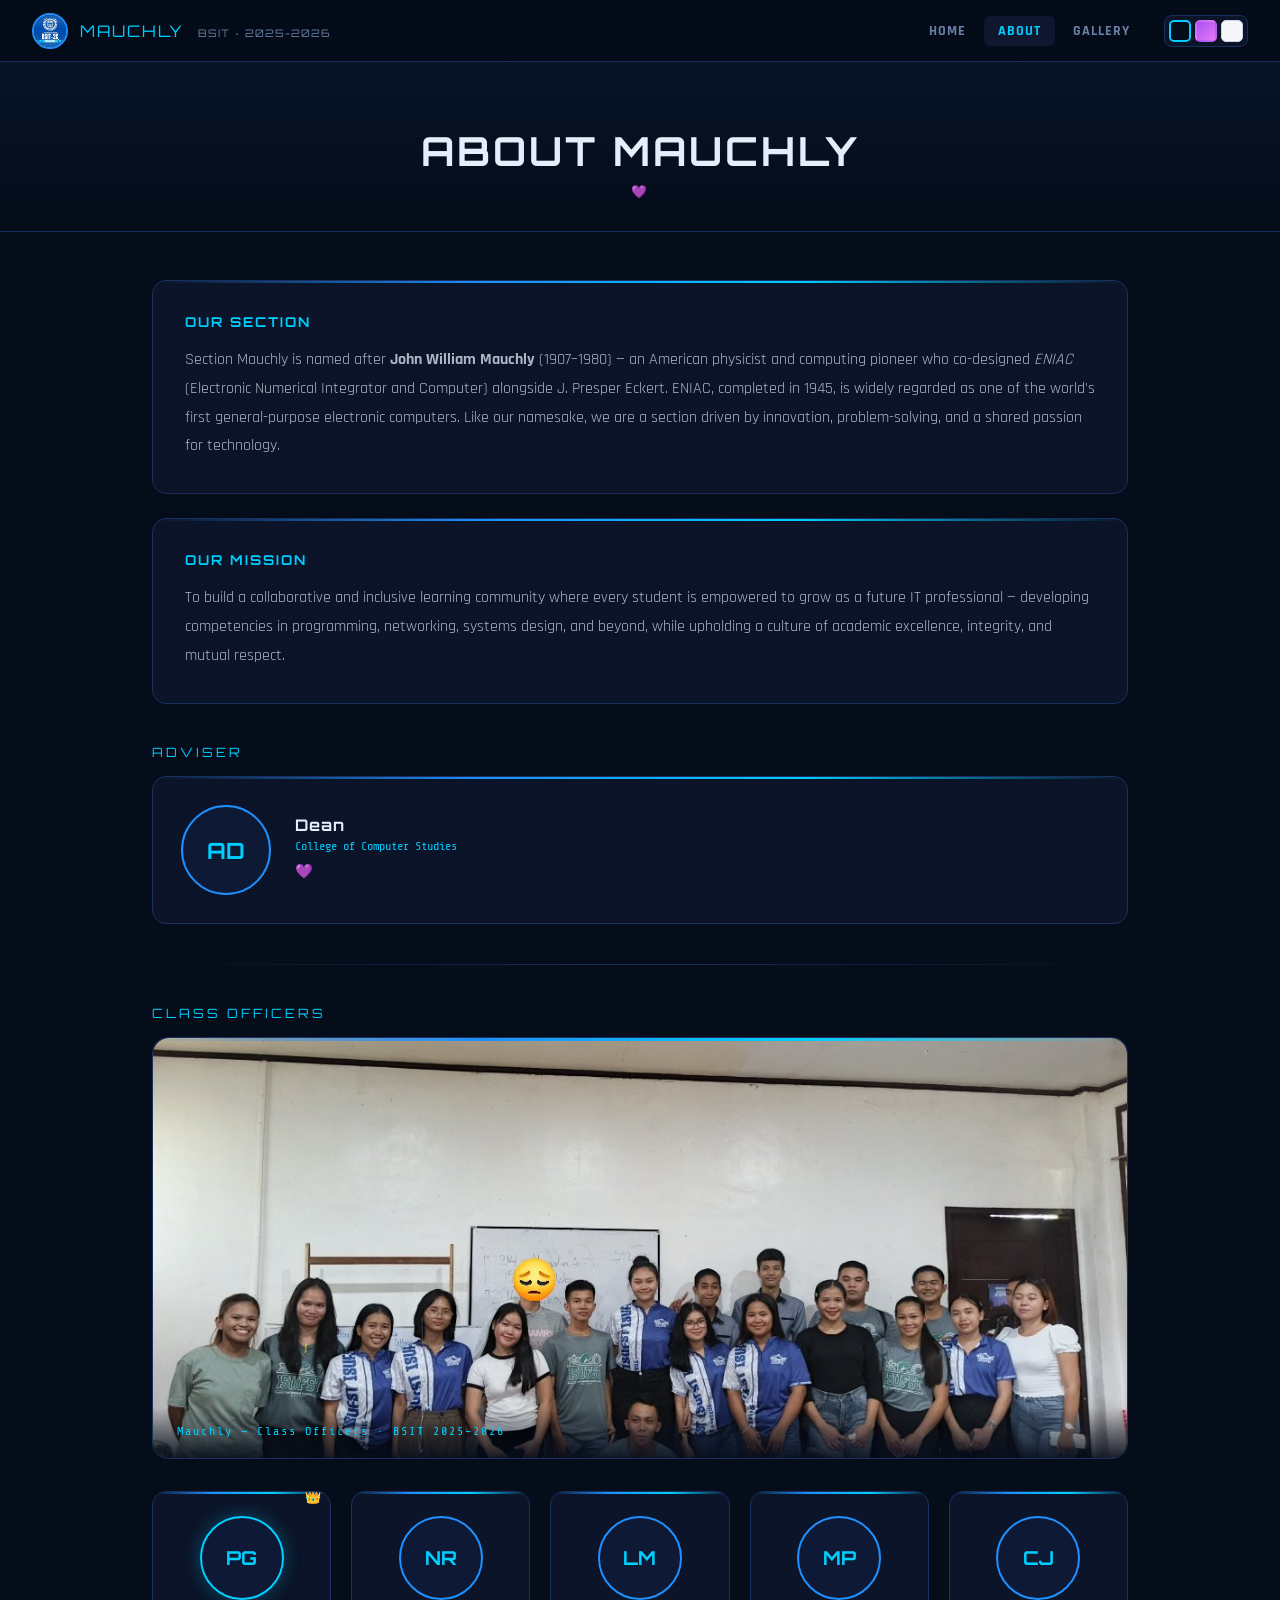
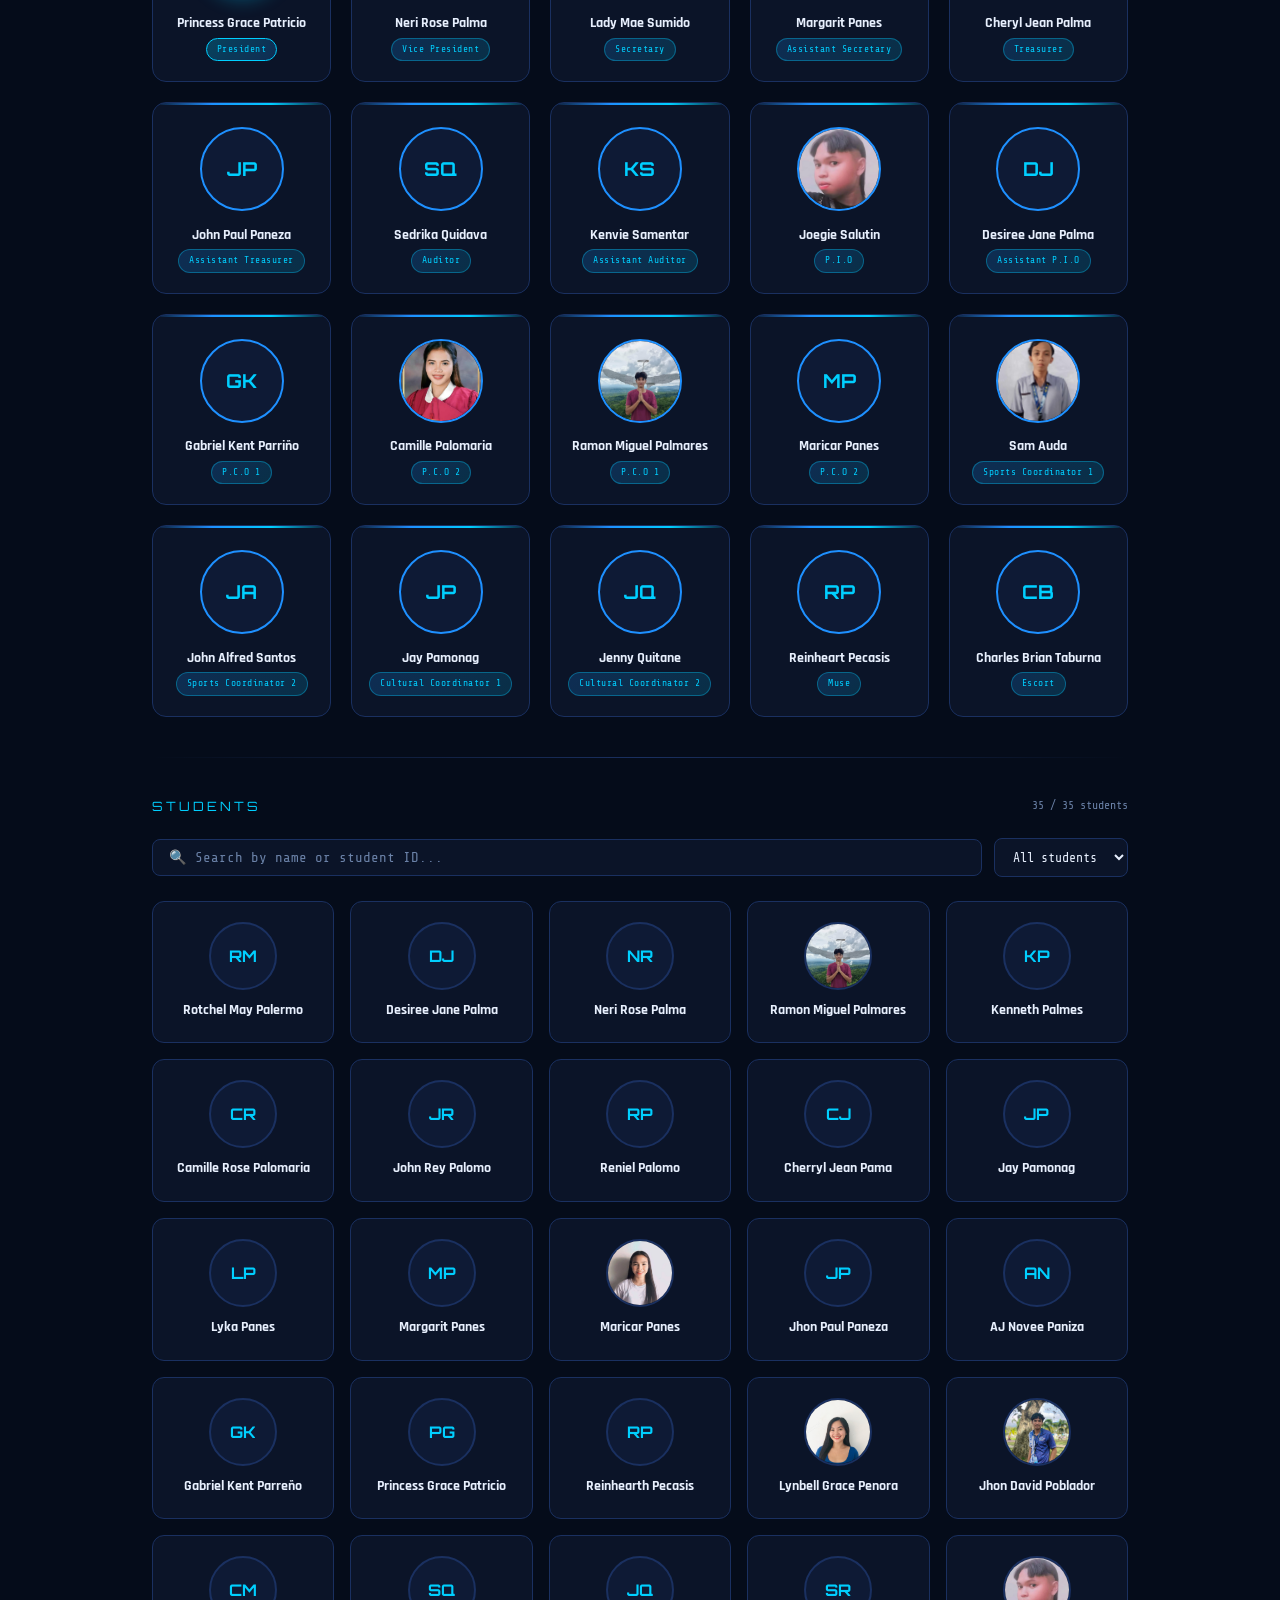
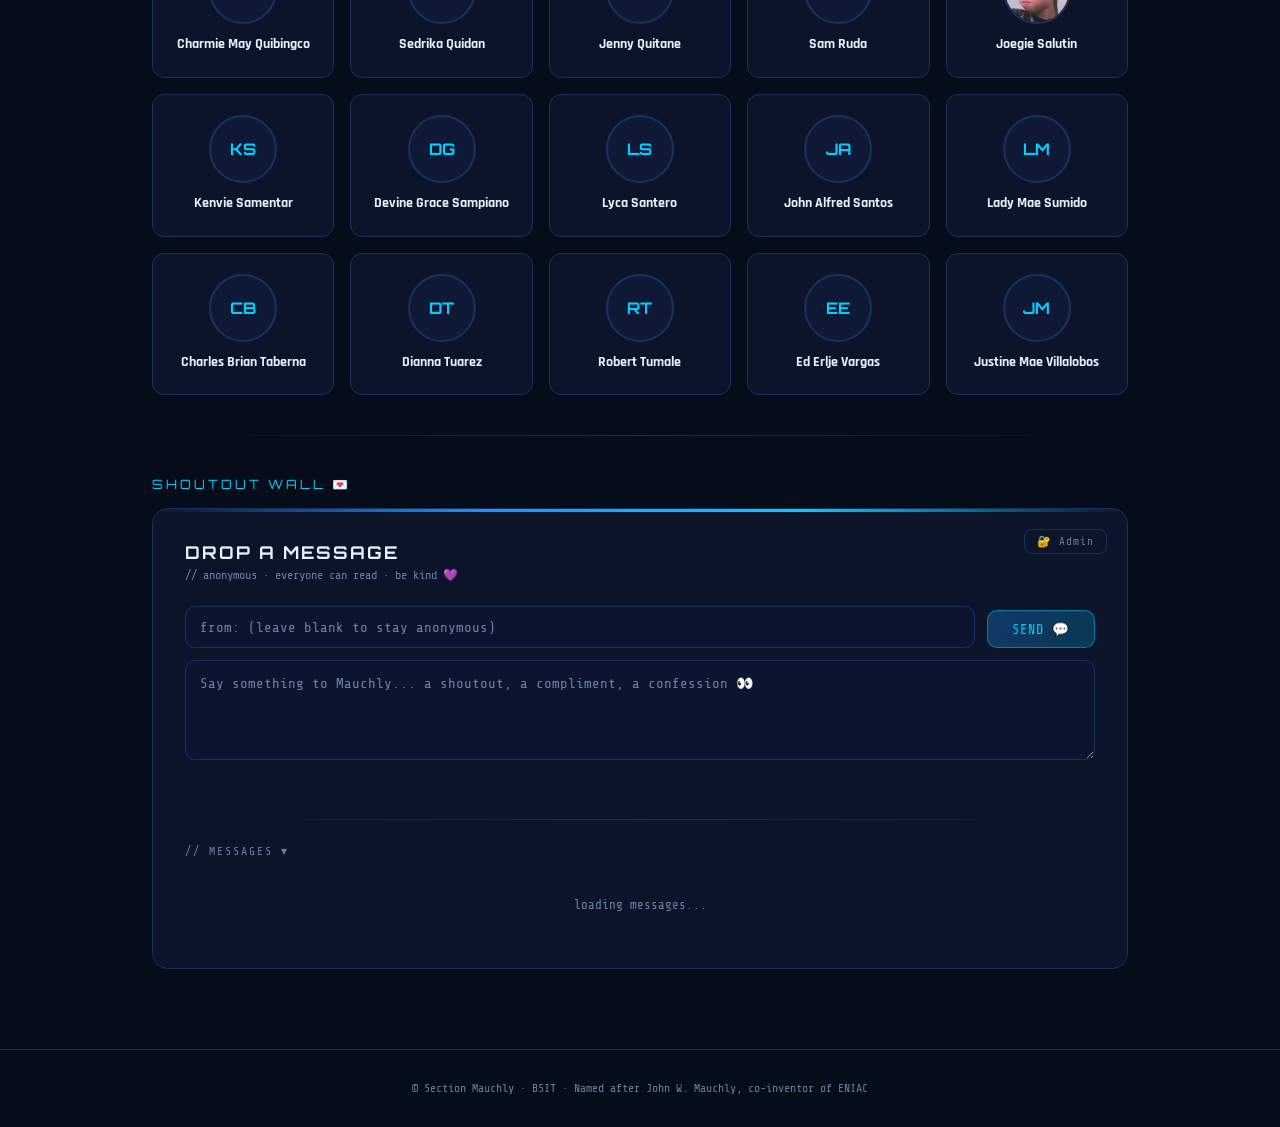
==== commit 65922f5e: "Implement admin toggle and delete button Add admin toggle button and delete functionality" ====
--- a/about.html
+++ b/about.html
@@ -328,6 +328,28 @@
   margin-bottom:1.5rem;
 }
 
+/* Admin toggle button */
+.admin-toggle-btn {
+  position:absolute; top:1.25rem; right:1.25rem;
+  background:none;
+  border:1px solid var(--border);
+  border-radius:8px;
+  color:var(--text-muted);
+  font-family:'Share Tech Mono',monospace;
+  font-size:0.68rem; padding:5px 12px;
+  cursor:pointer; letter-spacing:1px;
+  transition:all 0.2s;
+  z-index:2;
+}
+.admin-toggle-btn:hover {
+  border-color:var(--accent);
+  color:var(--accent);
+}
+.admin-toggle-btn.active {
+  border-color:#4ade80;
+  color:#4ade80;
+}
+
 /* Form */
 .shoutout-form {
   display:flex; flex-direction:column; gap:0.75rem;
@@ -455,6 +477,22 @@
 }
 @keyframes pulse { 0%,100%{opacity:1} 50%{opacity:0.4} }
 
+/* Delete button */
+.delete-btn {
+  background:none;
+  border:1px solid #f87171;
+  border-radius:6px;
+  color:#f87171;
+  font-size:0.65rem;
+  padding:2px 8px;
+  cursor:pointer;
+  font-family:'Share Tech Mono',monospace;
+  letter-spacing:1px;
+  transition:all 0.2s;
+  flex-shrink:0;
+}
+.delete-btn:hover { background:rgba(248,113,113,0.15); }
+
 @media(max-width:600px){
   .adviser-card { flex-direction:column; text-align:center; }
   .officers-grid { grid-template-columns:repeat(auto-fill,minmax(140px,1fr)); }
@@ -462,6 +500,7 @@
   #lightbox-img  { max-width:92vw; max-height:70vh; }
   .shoutout-form-row { flex-direction:column; }
   .shoutout-send-btn { width:100%; text-align:center; }
+  .admin-toggle-btn { font-size:0.6rem; padding:4px 8px; }
 }
 </style>
 </head>
@@ -481,7 +520,6 @@
       <a href="index.html">Home</a>
       <a href="about.html" class="active">About</a>
       <a href="bloopers.html">Gallery</a>
-      <a href="match.html">Match 💘</a>
     </div>
     <div class="theme-switcher">
       <button class="theme-btn t-dark"   data-theme="dark"   title="Dark"></button>
@@ -574,6 +612,9 @@
   <div class="section-label">Shoutout Wall 💌</div>
   <div class="shoutout-wrap fade-up">
     <h2>DROP A MESSAGE</h2>
+    <button class="admin-toggle-btn" id="admin-toggle-btn" onclick="toggleAdmin()">
+      🔐 Admin
+    </button>
     <p class="shoutout-sub">// anonymous · everyone can read · be kind 💜</p>
 
     <div class="shoutout-form">
@@ -616,31 +657,62 @@
 <!-- Firebase SDKs -->
 <script type="module">
   import { initializeApp } from "https://www.gstatic.com/firebasejs/10.12.0/firebase-app.js";
-  import { getDatabase, ref, push, onValue, serverTimestamp }
+  import { getDatabase, ref, push, remove, onValue, serverTimestamp }
     from "https://www.gstatic.com/firebasejs/10.12.0/firebase-database.js";
 
+  const firebaseConfig = {
+    apiKey:            "AIzaSyBIg-8jnFurIL2pOUvd5HlAbYMSorIHziE",
+    authDomain:        "jords-e1b43.firebaseapp.com",
+    databaseURL:       "https://jords-e1b43-default-rtdb.firebaseio.com",
+    projectId:         "jords-e1b43",
+    storageBucket:     "jords-e1b43.firebasestorage.app",
+    messagingSenderId: "1081333594994",
+    appId:             "1:1081333594994:web:0ba8e81801dfb20183fbeb"
+  };
+
+  const app     = initializeApp(firebaseConfig);
+  const db      = getDatabase(app);
+  const msgsRef = ref(db, 'shoutouts');
+
   // =============================================
-  //  🔥 PASTE YOUR FIREBASE CONFIG HERE
-  //  Steps:
-  //  1. Go to https://console.firebase.google.com
-  //  2. Create a project (free)
-  //  3. Click "Add app" → Web
-  //  4. Copy the firebaseConfig object below
-  //  5. In Firebase console → Realtime Database
-  //     → Create database → Start in test mode
+  //  🔑 CHANGE THIS PASSWORD TO YOUR OWN!
   // =============================================
-  const firebaseConfig = {
-  apiKey:            "AIzaSyBIg-8jnFurIL2pOUvd5HlAbYMSorIHziE",
-  authDomain:        "jords-e1b43.firebaseapp.com",
-  databaseURL:       "https://jords-e1b43-default-rtdb.firebaseio.com",
-  projectId:         "jords-e1b43",
-  storageBucket:     "jords-e1b43.firebasestorage.app",
-  messagingSenderId: "1081333594994",
-  appId:             "1:1081333594994:web:0ba8e81801dfb20183fbeb"
-};
-  const app = initializeApp(firebaseConfig);
-  const db  = getDatabase(app);
-  const msgsRef = ref(db, 'shoutouts');
+  const ADMIN_PASSWORD = '2cmokley';
+  let isAdmin = false;
+  let lastSnapshot = null;
+
+  /* ---- Admin toggle ---- */
+  window.toggleAdmin = function() {
+    if (isAdmin) {
+      // Already admin — toggle off
+      isAdmin = false;
+      const btn = document.getElementById('admin-toggle-btn');
+      btn.textContent = '🔐 Admin';
+      btn.classList.remove('active');
+      renderShoutouts(lastSnapshot);
+      return;
+    }
+    const pwd = prompt('Enter admin password:');
+    if (pwd === null) return; // cancelled
+    if (pwd === ADMIN_PASSWORD) {
+      isAdmin = true;
+      const btn = document.getElementById('admin-toggle-btn');
+      btn.textContent = '🔓 Admin ON';
+      btn.classList.add('active');
+      renderShoutouts(lastSnapshot);
+    } else {
+      alert('Wrong password! Access denied.');
+    }
+  };
+
+  /* ---- Delete a message ---- */
+  window.deleteShoutout = function(key) {
+    if (!isAdmin) return;
+    if (!confirm('Delete this message permanently?')) return;
+    remove(ref(db, 'shoutouts/' + key)).catch(() => {
+      alert('Failed to delete. Check your connection.');
+    });
+  };
 
   /* ---- Send message ---- */
   window.sendShoutout = function() {
@@ -658,61 +730,39 @@
       return;
     }
 
-    btn.disabled     = true;
-    btn.textContent  = 'sending...';
+    btn.disabled    = true;
+    btn.textContent = 'sending...';
     status.textContent = '';
 
-    push(msgsRef, {
-      from,
-      text,
-      ts: serverTimestamp()
-    }).then(() => {
-      msgEl.value        = '';
-      nameEl.value       = '';
-      status.textContent = '✓ message sent! 💜';
-      status.className   = 'shoutout-status ok';
-      btn.disabled       = false;
-      btn.textContent    = 'SEND 💬';
-      setTimeout(() => { status.textContent = ''; }, 3000);
-    }).catch(() => {
-      status.textContent = '✕ failed to send. check your connection.';
-      status.className   = 'shoutout-status err';
-      btn.disabled       = false;
-      btn.textContent    = 'SEND 💬';
-    });
+    push(msgsRef, { from, text, ts: serverTimestamp() })
+      .then(() => {
+        msgEl.value        = '';
+        nameEl.value       = '';
+        status.textContent = '✓ message sent! 💜';
+        status.className   = 'shoutout-status ok';
+        btn.disabled       = false;
+        btn.textContent    = 'SEND 💬';
+        setTimeout(() => { status.textContent = ''; }, 3000);
+      })
+      .catch(() => {
+        status.textContent = '✕ failed to send. check your connection.';
+        status.className   = 'shoutout-status err';
+        btn.disabled       = false;
+        btn.textContent    = 'SEND 💬';
+      });
   };
 
-  /* ---- Load messages in real time ---- */
+  /* ---- Time helper ---- */
   function timeAgo(ts) {
     if (!ts) return 'just now';
     const diff = Math.floor((Date.now() - ts) / 1000);
-    if (diff < 60)   return 'just now';
-    if (diff < 3600) return Math.floor(diff/60) + 'm ago';
-    if (diff < 86400)return Math.floor(diff/3600) + 'h ago';
-    return Math.floor(diff/86400) + 'd ago';
+    if (diff < 60)    return 'just now';
+    if (diff < 3600)  return Math.floor(diff / 60) + 'm ago';
+    if (diff < 86400) return Math.floor(diff / 3600) + 'h ago';
+    return Math.floor(diff / 86400) + 'd ago';
   }
 
-  onValue(msgsRef, (snapshot) => {
-    const list = document.getElementById('shoutout-list');
-    const data = snapshot.val();
-
-    if (!data) {
-      list.innerHTML = '<div class="shoutout-empty">no messages yet — be the first! 💜</div>';
-      return;
-    }
-
-    const items = Object.values(data).reverse();
-    list.innerHTML = items.map(item => `
-      <div class="shoutout-item">
-        <div class="shoutout-item-header">
-          <span class="shoutout-from">${escapeHtml(item.from || 'anonymous')}</span>
-          <span class="shoutout-time">${timeAgo(item.ts)}</span>
-        </div>
-        <div class="shoutout-text">${escapeHtml(item.text)}</div>
-      </div>
-    `).join('');
-  });
-
+  /* ---- Escape HTML ---- */
   function escapeHtml(str) {
     return String(str)
       .replace(/&/g,'&amp;')
@@ -720,71 +770,104 @@
       .replace(/>/g,'&gt;')
       .replace(/"/g,'&quot;');
   }
+
+  /* ---- Render messages ---- */
+  function renderShoutouts(snapshot) {
+    lastSnapshot = snapshot;
+    const list = document.getElementById('shoutout-list');
+    if (!snapshot) return;
+    const data = snapshot.val();
+
+    if (!data) {
+      list.innerHTML = '<div class="shoutout-empty">no messages yet — be the first! 💜</div>';
+      return;
+    }
+
+    const items = Object.entries(data).reverse();
+    list.innerHTML = items.map(([key, item]) => `
+      <div class="shoutout-item">
+        <div class="shoutout-item-header">
+          <span class="shoutout-from">${escapeHtml(item.from || 'anonymous')}</span>
+          <div style="display:flex;align-items:center;gap:0.5rem;">
+            <span class="shoutout-time">${timeAgo(item.ts)}</span>
+            ${isAdmin
+              ? `<button class="delete-btn" onclick="deleteShoutout('${key}')">✕ DELETE</button>`
+              : ''}
+          </div>
+        </div>
+        <div class="shoutout-text">${escapeHtml(item.text)}</div>
+      </div>
+    `).join('');
+  }
+
+  /* ---- Real-time listener ---- */
+  onValue(msgsRef, renderShoutouts);
 </script>
 
 <script src="theme.js"></script>
 <script>
 const OFFICERS = [
-  { name:"Princess Grace Patricio", role:"President", photo:"nces.jpeg" },
-  { name:"Neri Rose Palma", role:"Vice President", photo:"" },
-  { name:"Lay Mae Sumido", role:"Secretary", photo:"lay.jpeg" },
-  { name:"Margarit Panes", role:"Assistant Secretary", photo:"marga.jpeg" },
-  { name:"Cheryl Jean Palma", role:"Treasurer", photo:"" },
-  { name:"John Paul Paneza", role:"Assistant Treasurer", photo:"pol.jpeg" },
-  { name:"Sedrika Quidava", role:"Auditor", photo:"sed.jpeg" },
-  { name:"Kenvie Samentar", role:"Assistant Auditor", photo:"ken.jpeg" },
-  { name:"Joegie Salutin", role:"P.I.O", photo:"joji.jpeg" },
-  { name:"Desiree Jane Palma", role:"Assistant P.I.O", photo:"dis.jpeg" },
-  { name:"Gabriel Kent Parriño", role:"P.C.O 1", photo:"gab.jpeg" },
-  { name:"Camille Palomaria", role:"P.C.O 2", photo:"camel.jpeg" },
-  { name:"Ramon Miguel Palmares", role:"P.C.O 1", photo:"ramon.jpeg" },
-  { name:"Maricar Panes", role:"P.C.O 2", photo:"" },
-  { name:"Sam Auda", role:"Sports Coordinator 1", photo:"sam.jpeg" },
-  { name:"John Alfred Santos", role:"Sports Coordinator 2", photo:"" },
-  { name:"Jay Pamonag", role:"Cultural Coordinator 1", photo:"" },
-  { name:"Jenny Quitane", role:"Cultural Coordinator 2", photo:"" },
-  { name:"Reinheart Pecasis", role:"Muse", photo: "hart.jpeg" },
-  { name:"Charles Brian Taburna", role:"Escort", photo:"cha.jpeg" },
+  { name:"Princess Grace Patricio", role:"President",              photo:"" },
+  { name:"Neri Rose Palma",         role:"Vice President",         photo:"" },
+  { name:"Lady Mae Sumido",         role:"Secretary",              photo:"" },
+  { name:"Margarit Panes",          role:"Assistant Secretary",    photo:"" },
+  { name:"Cheryl Jean Palma",       role:"Treasurer",              photo:"" },
+  { name:"John Paul Paneza",        role:"Assistant Treasurer",    photo:"" },
+  { name:"Sedrika Quidava",         role:"Auditor",                photo:"" },
+  { name:"Kenvie Samentar",         role:"Assistant Auditor",      photo:"kevi.jpg" },
+  { name:"Joegie Salutin",          role:"P.I.O",                  photo:"joji.jpeg" },
+  { name:"Desiree Jane Palma",      role:"Assistant P.I.O",        photo:"" },
+  { name:"Gabriel Kent Parriño",    role:"P.C.O 1",                photo:"" },
+  { name:"Camille Palomaria",       role:"P.C.O 2",                photo:"camil.jpeg" },
+  { name:"Ramon Miguel Palmares",   role:"P.C.O 1",                photo:"ramon.jpeg" },
+  { name:"Maricar Panes",           role:"P.C.O 2",                photo:"" },
+  { name:"Sam Auda",                role:"Sports Coordinator 1",   photo:"sam.jpeg" },
+  { name:"John Alfred Santos",      role:"Sports Coordinator 2",   photo:"" },
+  { name:"Jay Pamonag",             role:"Cultural Coordinator 1", photo:"" },
+  { name:"Jenny Quitane",           role:"Cultural Coordinator 2", photo:"" },
+  { name:"Reinheart Pecasis",       role:"Muse",                   photo:"" },
+  { name:"Charles Brian Taburna",   role:"Escort",                 photo:"" },
 ];
 
 const MEMBERS = [
-  { name:"Rotchel May Palermo", photo:"" },
-  { name:"Desiree Jane Palma", photo:"dis.jpeg" },
-  { name:"Neri Rose Palma", photo:"" },
-  { name:"Ramon Miguel Palmares", photo:"ramon.jpeg" },
-  { name:"Kenneth Palmes", photo:"kennet.jpeg" },
-  { name:"Camille Rose Palomaria", photo:"camel.jpeg" },
-  { name:"John Rey Palomo", photo:"janrey.jpeg" },
-  { name:"Reniel Palomo", photo:"reniel.jpeg" },
-  { name:"Cherryl Jean Pama", photo:"" },
-  { name:"Jay Pamonag", photo:"" },
-  { name:"Lyka Panes", photo:"lyka.jpeg" },
-  { name:"Margarit Panes", photo:"marga.jpeg" },
-  { name:"Maricar Panes", photo:"maricar.jpeg" },
-  { name:"Jhon Paul Paneza", photo:"pol.jpeg" },
-  { name:"AJ Novee Paniza", photo:"aj.jpeg" },
-  { name:"Gabriel Kent Parreño", photo:"gab.jpeg" },
-  { name:"Princess Grace Patricio", photo:"nces.jpeg" },
-  { name:"Reinhearth Pecasis", photo:"hart.jpeg" },
-  { name:"Lynbell Grace Penora", photo:"lyn.jpeg" },
-  { name:"Jhon David Poblador", photo:"david.jpeg" },
-  { name:"Charmie May Quibingco", photo:"" },
-  { name:"Sedrika Quidan", photo:"sed.jpeg" },
-  { name:"Jenny Quitane", photo:"" },
-  { name:"Sam Ruda", photo:"sam.jpeg" },
-  { name:"Joegie Salutin", photo:"joji.jpeg" },
-  { name:"Kenvie Samentar", photo:"ken.jpeg" },
-  { name:"Devine Grace Sampiano", photo:"divine.jpeg" },
-  { name:"Lyca Santero", photo:"" },
-  { name:"John Alfred Santos", photo:"" },
-  { name:"Lay Mae Sumido", photo:"lay.jpeg" },
-  { name:"Charles Brian Taberna", photo:"cha.jpeg" },
-  { name:"Dianna Tuarez", photo:"diana.jpeg" },
-  { name:"Robert Tumale", photo:"robert.jpeg" },
-  { name:"Ed Erlje Vargas", photo:"erji.jpeg" },
-  { name:"Justine Mae Villalobos", photo:"justine.jpeg" },
+  { name:"Rotchel May Palermo",    photo:"" },
+  { name:"Desiree Jane Palma",     photo:"" },
+  { name:"Neri Rose Palma",        photo:"" },
+  { name:"Ramon Miguel Palmares",  photo:"ramon.jpeg" },
+  { name:"Kenneth Palmes",         photo:"" },
+  { name:"Camille Rose Palomaria", photo:"" },
+  { name:"John Rey Palomo",        photo:"" },
+  { name:"Reniel Palomo",          photo:"" },
+  { name:"Cherryl Jean Pama",      photo:"" },
+  { name:"Jay Pamonag",            photo:"" },
+  { name:"Lyka Panes",             photo:"" },
+  { name:"Margarit Panes",         photo:"" },
+  { name:"Maricar Panes",          photo:"maricar.jpeg" },
+  { name:"Jhon Paul Paneza",       photo:"" },
+  { name:"AJ Novee Paniza",        photo:"" },
+  { name:"Gabriel Kent Parreño",   photo:"" },
+  { name:"Princess Grace Patricio",photo:"" },
+  { name:"Reinhearth Pecasis",     photo:"" },
+  { name:"Lynbell Grace Penora",   photo:"lyn.jpeg" },
+  { name:"Jhon David Poblador",    photo:"david.jpeg" },
+  { name:"Charmie May Quibingco",  photo:"" },
+  { name:"Sedrika Quidan",         photo:"" },
+  { name:"Jenny Quitane",          photo:"" },
+  { name:"Sam Ruda",               photo:"" },
+  { name:"Joegie Salutin",         photo:"joji.jpeg" },
+  { name:"Kenvie Samentar",        photo:"" },
+  { name:"Devine Grace Sampiano",  photo:"" },
+  { name:"Lyca Santero",           photo:"" },
+  { name:"John Alfred Santos",     photo:"" },
+  { name:"Lady Mae Sumido",        photo:"" },
+  { name:"Charles Brian Taberna",  photo:"" },
+  { name:"Dianna Tuarez",          photo:"" },
+  { name:"Robert Tumale",          photo:"" },
+  { name:"Ed Erlje Vargas",        photo:"" },
+  { name:"Justine Mae Villalobos", photo:"" },
 ];
 
+/* ===== LIGHTBOX ===== */
 const lightbox     = document.getElementById('lightbox');
 const lightboxImg  = document.getElementById('lightbox-img');
 const lightboxName = document.getElementById('lightbox-name');
@@ -804,30 +887,32 @@
   setTimeout(() => { lightboxImg.src = ''; }, 300);
 }
 document.getElementById('lightbox-close').addEventListener('click', closeLightbox);
-lightbox.addEventListener('click', function(e) { if(e.target===lightbox) closeLightbox(); });
-document.addEventListener('keydown', function(e) { if(e.key==='Escape') closeLightbox(); });
-
+lightbox.addEventListener('click', function(e) { if (e.target === lightbox) closeLightbox(); });
+document.addEventListener('keydown', function(e) { if (e.key === 'Escape') closeLightbox(); });
+
+/* ===== HELPERS ===== */
 function initials(name) {
   return name.replace(/\[|\]/g,'').split(' ')
-    .filter(w=>w.length>0).map(w=>w[0].toUpperCase()).join('').slice(0,2)||'?';
-}
-
+    .filter(w => w.length > 0).map(w => w[0].toUpperCase()).join('').slice(0,2) || '?';
+}
+
+/* ===== RENDER OFFICERS ===== */
 function renderOfficers() {
   const grid = document.getElementById('officers-grid');
-  grid.innerHTML = OFFICERS.map((s,i) => {
+  grid.innerHTML = OFFICERS.map((s, i) => {
     const isPresident = s.role === 'President';
     return `
-      <div class="officer-card${isPresident?' is-president':''} fade-up"
-           style="animation-delay:${i*0.05}s">
-        ${isPresident?'<span class="crown-icon">👑</span>':''}
-        <div class="officer-photo${s.photo?' has-photo':''}"
-             ${s.photo?`onclick="openLightbox('${s.photo}','${s.name.replace(/'/g,"\\'")}','${s.role.replace(/'/g,"\\'")}')"`:''}> 
+      <div class="officer-card${isPresident ? ' is-president' : ''} fade-up"
+           style="animation-delay:${i * 0.05}s">
+        ${isPresident ? '<span class="crown-icon">👑</span>' : ''}
+        <div class="officer-photo${s.photo ? ' has-photo' : ''}"
+             ${s.photo ? `onclick="openLightbox('${s.photo}','${s.name.replace(/'/g,"\\'")}','${s.role.replace(/'/g,"\\'")}')"` : ''}>
           ${s.photo
-            ?`<img src="${s.photo}" alt="${s.name}"
-                   onerror="this.style.display='none';this.nextElementSibling.style.display='flex'"/>
-              <span class="initials" style="display:none">${initials(s.name)}</span>
-              <span class="photo-zoom-hint">🔍 view</span>`
-            :`<span class="initials">${initials(s.name)}</span>`}
+            ? `<img src="${s.photo}" alt="${s.name}"
+                     onerror="this.style.display='none';this.nextElementSibling.style.display='flex'"/>
+               <span class="initials" style="display:none">${initials(s.name)}</span>
+               <span class="photo-zoom-hint">🔍 view</span>`
+            : `<span class="initials">${initials(s.name)}</span>`}
         </div>
         <div class="officer-name">${s.name}</div>
         <div class="officer-role-badge">${s.role}</div>
@@ -835,26 +920,30 @@
   }).join('');
 }
 
+/* ===== RENDER MEMBERS ===== */
 function renderMembers() {
-  const q = document.getElementById('search').value.toLowerCase().trim();
-  const grid = document.getElementById('members-grid');
+  const q       = document.getElementById('search').value.toLowerCase().trim();
+  const grid    = document.getElementById('members-grid');
   const countEl = document.getElementById('member-count');
   const filtered = MEMBERS.filter(s => s.name.toLowerCase().includes(q));
+
   countEl.textContent = `${filtered.length} / ${MEMBERS.length} students`;
+
   if (!filtered.length) {
     grid.innerHTML = '<div class="no-results">No students found.</div>';
     return;
   }
-  grid.innerHTML = filtered.map((s,i) => `
-    <div class="student-card fade-up" style="animation-delay:${i*0.03}s">
-      <div class="student-photo${s.photo?' has-photo':''}"
-           ${s.photo?`onclick="openLightbox('${s.photo}','${s.name.replace(/'/g,"\\'")}','')"`:''}> 
+
+  grid.innerHTML = filtered.map((s, i) => `
+    <div class="student-card fade-up" style="animation-delay:${i * 0.03}s">
+      <div class="student-photo${s.photo ? ' has-photo' : ''}"
+           ${s.photo ? `onclick="openLightbox('${s.photo}','${s.name.replace(/'/g,"\\'")}','')"` : ''}>
         ${s.photo
-          ?`<img src="${s.photo}" alt="${s.name}"
-                 onerror="this.style.display='none';this.nextElementSibling.style.display='flex'"/>
-            <span class="initials" style="display:none">${initials(s.name)}</span>
-            <span class="photo-zoom-hint">🔍 view</span>`
-          :`<span class="initials">${initials(s.name)}</span>`}
+          ? `<img src="${s.photo}" alt="${s.name}"
+                   onerror="this.style.display='none';this.nextElementSibling.style.display='flex'"/>
+             <span class="initials" style="display:none">${initials(s.name)}</span>
+             <span class="photo-zoom-hint">🔍 view</span>`
+          : `<span class="initials">${initials(s.name)}</span>`}
       </div>
       <div class="student-name">${s.name}</div>
     </div>`
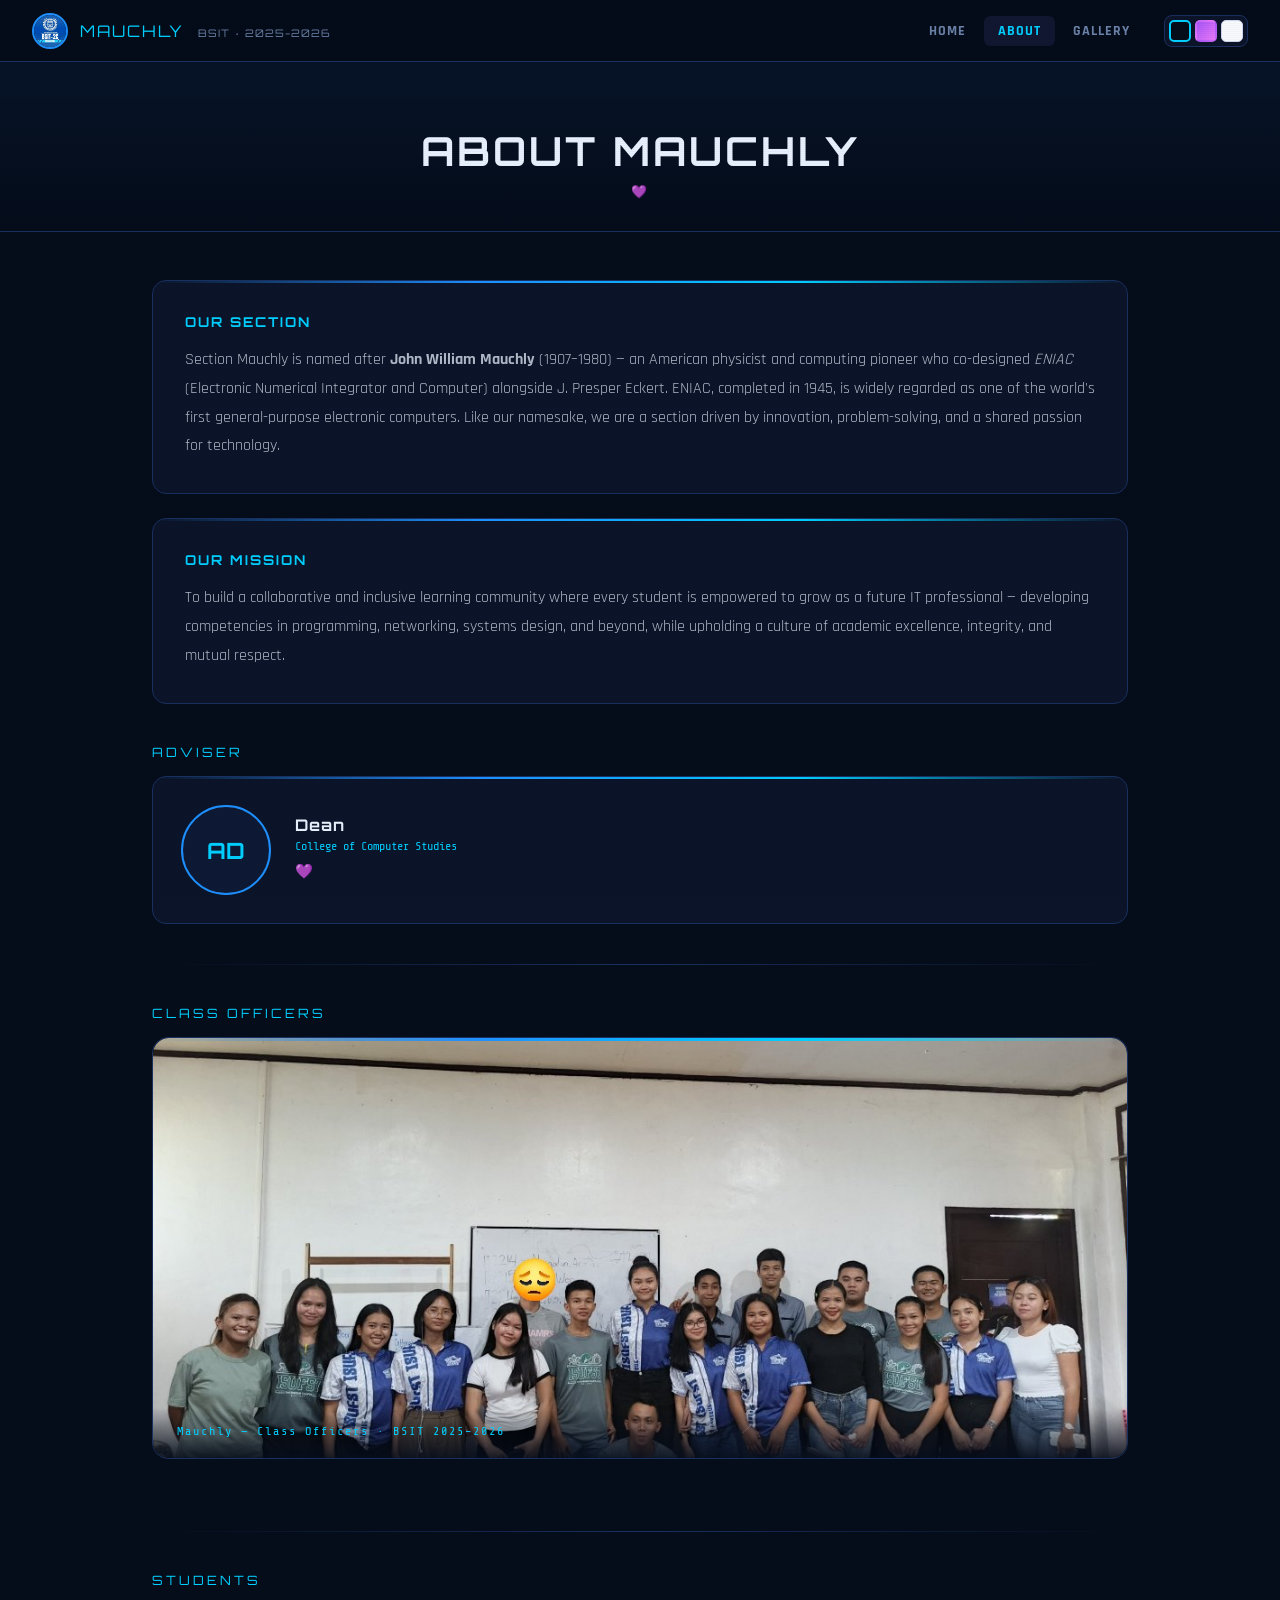
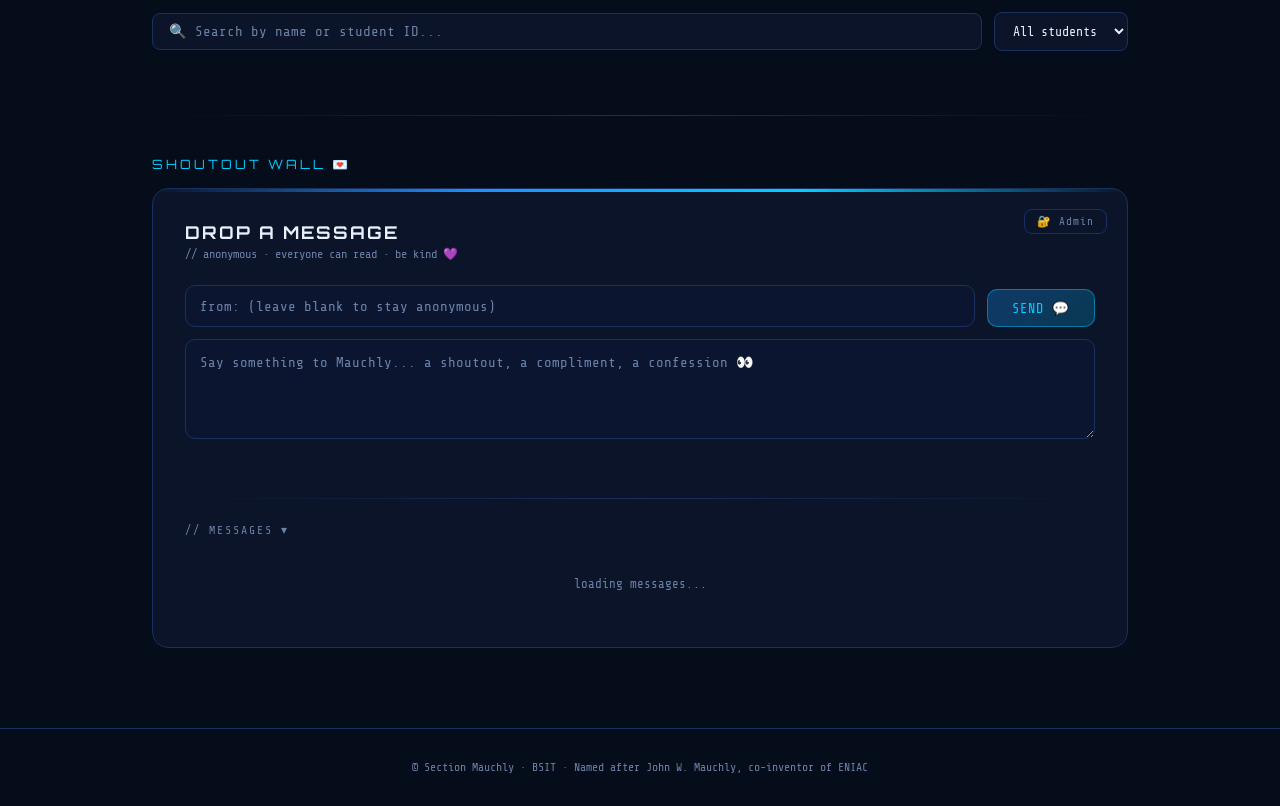
==== commit 776773ee: "Update about.html" ====
--- a/about.html
+++ b/about.html
@@ -807,64 +807,64 @@
 <script src="theme.js"></script>
 <script>
 const OFFICERS = [
-  { name:"Princess Grace Patricio", role:"President",              photo:"" },
+  { name:"Princess Grace Patricio", role:"President",              photo:"nces.jpeg" },
   { name:"Neri Rose Palma",         role:"Vice President",         photo:"" },
-  { name:"Lady Mae Sumido",         role:"Secretary",              photo:"" },
-  { name:"Margarit Panes",          role:"Assistant Secretary",    photo:"" },
+  { name:"Lady Mae Sumido",         role:"Secretary",              photo:"lay.jpeg" },
+  { name:"Margarit Panes",          role:"Assistant Secretary",    photo:"marga.jpeg" },
   { name:"Cheryl Jean Palma",       role:"Treasurer",              photo:"" },
-  { name:"John Paul Paneza",        role:"Assistant Treasurer",    photo:"" },
-  { name:"Sedrika Quidava",         role:"Auditor",                photo:"" },
-  { name:"Kenvie Samentar",         role:"Assistant Auditor",      photo:"kevi.jpg" },
+  { name:"John Paul Paneza",        role:"Assistant Treasurer",    photo:"pol.jpeg" },
+  { name:"Sedrika Quidan",         role:"Auditor",                photo:"sed.jpeg" },
+  { name:"Kenvie Samentar",         role:"Assistant Auditor",      photo:"ken.jpeg" },
   { name:"Joegie Salutin",          role:"P.I.O",                  photo:"joji.jpeg" },
-  { name:"Desiree Jane Palma",      role:"Assistant P.I.O",        photo:"" },
-  { name:"Gabriel Kent Parriño",    role:"P.C.O 1",                photo:"" },
-  { name:"Camille Palomaria",       role:"P.C.O 2",                photo:"camil.jpeg" },
+  { name:"Desiree Jane Palma",      role:"Assistant P.I.O",        photo:"dis.jpeg" },
+  { name:"Gabriel Kent Parriño",    role:"P.C.O 1",                photo:"gab.jpeg" },
+  { name:"Camille Palomaria",       role:"P.C.O 2",                photo:"camel.jpeg" },
   { name:"Ramon Miguel Palmares",   role:"P.C.O 1",                photo:"ramon.jpeg" },
-  { name:"Maricar Panes",           role:"P.C.O 2",                photo:"" },
+  { name:"Maricar Panes",           role:"P.C.O 2",                photo:"maricar.jpg },
   { name:"Sam Auda",                role:"Sports Coordinator 1",   photo:"sam.jpeg" },
   { name:"John Alfred Santos",      role:"Sports Coordinator 2",   photo:"" },
   { name:"Jay Pamonag",             role:"Cultural Coordinator 1", photo:"" },
   { name:"Jenny Quitane",           role:"Cultural Coordinator 2", photo:"" },
-  { name:"Reinheart Pecasis",       role:"Muse",                   photo:"" },
-  { name:"Charles Brian Taburna",   role:"Escort",                 photo:"" },
+  { name:"Reinheart Pecasis",       role:"Muse",                   photo:"hart.jpeg" },
+  { name:"Charles Brian Taburna",   role:"Escort",                 photo:"cha.jpeg },
 ];
 
 const MEMBERS = [
   { name:"Rotchel May Palermo",    photo:"" },
-  { name:"Desiree Jane Palma",     photo:"" },
+  { name:"Desiree Jane Palma",     photo:"dis.jpeg" },
   { name:"Neri Rose Palma",        photo:"" },
   { name:"Ramon Miguel Palmares",  photo:"ramon.jpeg" },
-  { name:"Kenneth Palmes",         photo:"" },
-  { name:"Camille Rose Palomaria", photo:"" },
-  { name:"John Rey Palomo",        photo:"" },
-  { name:"Reniel Palomo",          photo:"" },
+  { name:"Kenneth Palmes",         photo:"kennet.jpeg" },
+  { name:"Camille Rose Palomaria", photo:"camel.jpeg" },
+  { name:"John Rey Palomo",        photo:"janrey.jpeg" },
+  { name:"Reniel Palomo",          photo:"reniel.jpeg" },
   { name:"Cherryl Jean Pama",      photo:"" },
   { name:"Jay Pamonag",            photo:"" },
-  { name:"Lyka Panes",             photo:"" },
-  { name:"Margarit Panes",         photo:"" },
+  { name:"Lyka Panes",             photo:"lyka.jpeg" },
+  { name:"Margarit Panes",         photo:"marga.jpeg" },
   { name:"Maricar Panes",          photo:"maricar.jpeg" },
-  { name:"Jhon Paul Paneza",       photo:"" },
-  { name:"AJ Novee Paniza",        photo:"" },
-  { name:"Gabriel Kent Parreño",   photo:"" },
-  { name:"Princess Grace Patricio",photo:"" },
-  { name:"Reinhearth Pecasis",     photo:"" },
+  { name:"Jhon Paul Paneza",       photo:"pol.jpeg" },
+  { name:"AJ Novee Paniza",        photo:"aj.jpeg" },
+  { name:"Gabriel Kent Parreño",   photo:"gab.jpeg" },
+  { name:"Princess Grace Patricio",photo:"nces.jpeg" },
+  { name:"Reinhearth Pecasis",     photo:"hart.jpeg" },
   { name:"Lynbell Grace Penora",   photo:"lyn.jpeg" },
   { name:"Jhon David Poblador",    photo:"david.jpeg" },
   { name:"Charmie May Quibingco",  photo:"" },
-  { name:"Sedrika Quidan",         photo:"" },
+  { name:"Sedrika Quidan",         photo:"sed.jpeg" },
   { name:"Jenny Quitane",          photo:"" },
-  { name:"Sam Ruda",               photo:"" },
+  { name:"Sam Ruda",               photo:"sam.jpeg" },
   { name:"Joegie Salutin",         photo:"joji.jpeg" },
-  { name:"Kenvie Samentar",        photo:"" },
-  { name:"Devine Grace Sampiano",  photo:"" },
+  { name:"Kenvie Samentar",        photo:"ken.jpeg" },
+  { name:"Devine Grace Sampiano",  photo:"divine.jpeg" },
   { name:"Lyca Santero",           photo:"" },
   { name:"John Alfred Santos",     photo:"" },
-  { name:"Lady Mae Sumido",        photo:"" },
-  { name:"Charles Brian Taberna",  photo:"" },
-  { name:"Dianna Tuarez",          photo:"" },
-  { name:"Robert Tumale",          photo:"" },
-  { name:"Ed Erlje Vargas",        photo:"" },
-  { name:"Justine Mae Villalobos", photo:"" },
+  { name:"Lay Mae Sumido",        photo:"lay.jpeg" },
+  { name:"Charles Brian Taberna",  photo:"cha.jpeg" },
+  { name:"Dianna Tuarez",          photo:"diana.jpeg" },
+  { name:"Robert Tumale",          photo:"robert.jpeg" },
+  { name:"Ed Erlje Vargas",        photo:"erji.jpeg" },
+  { name:"Justine Mae Villalobos", photo:"justine.jpeg" },
 ];
 
 /* ===== LIGHTBOX ===== */
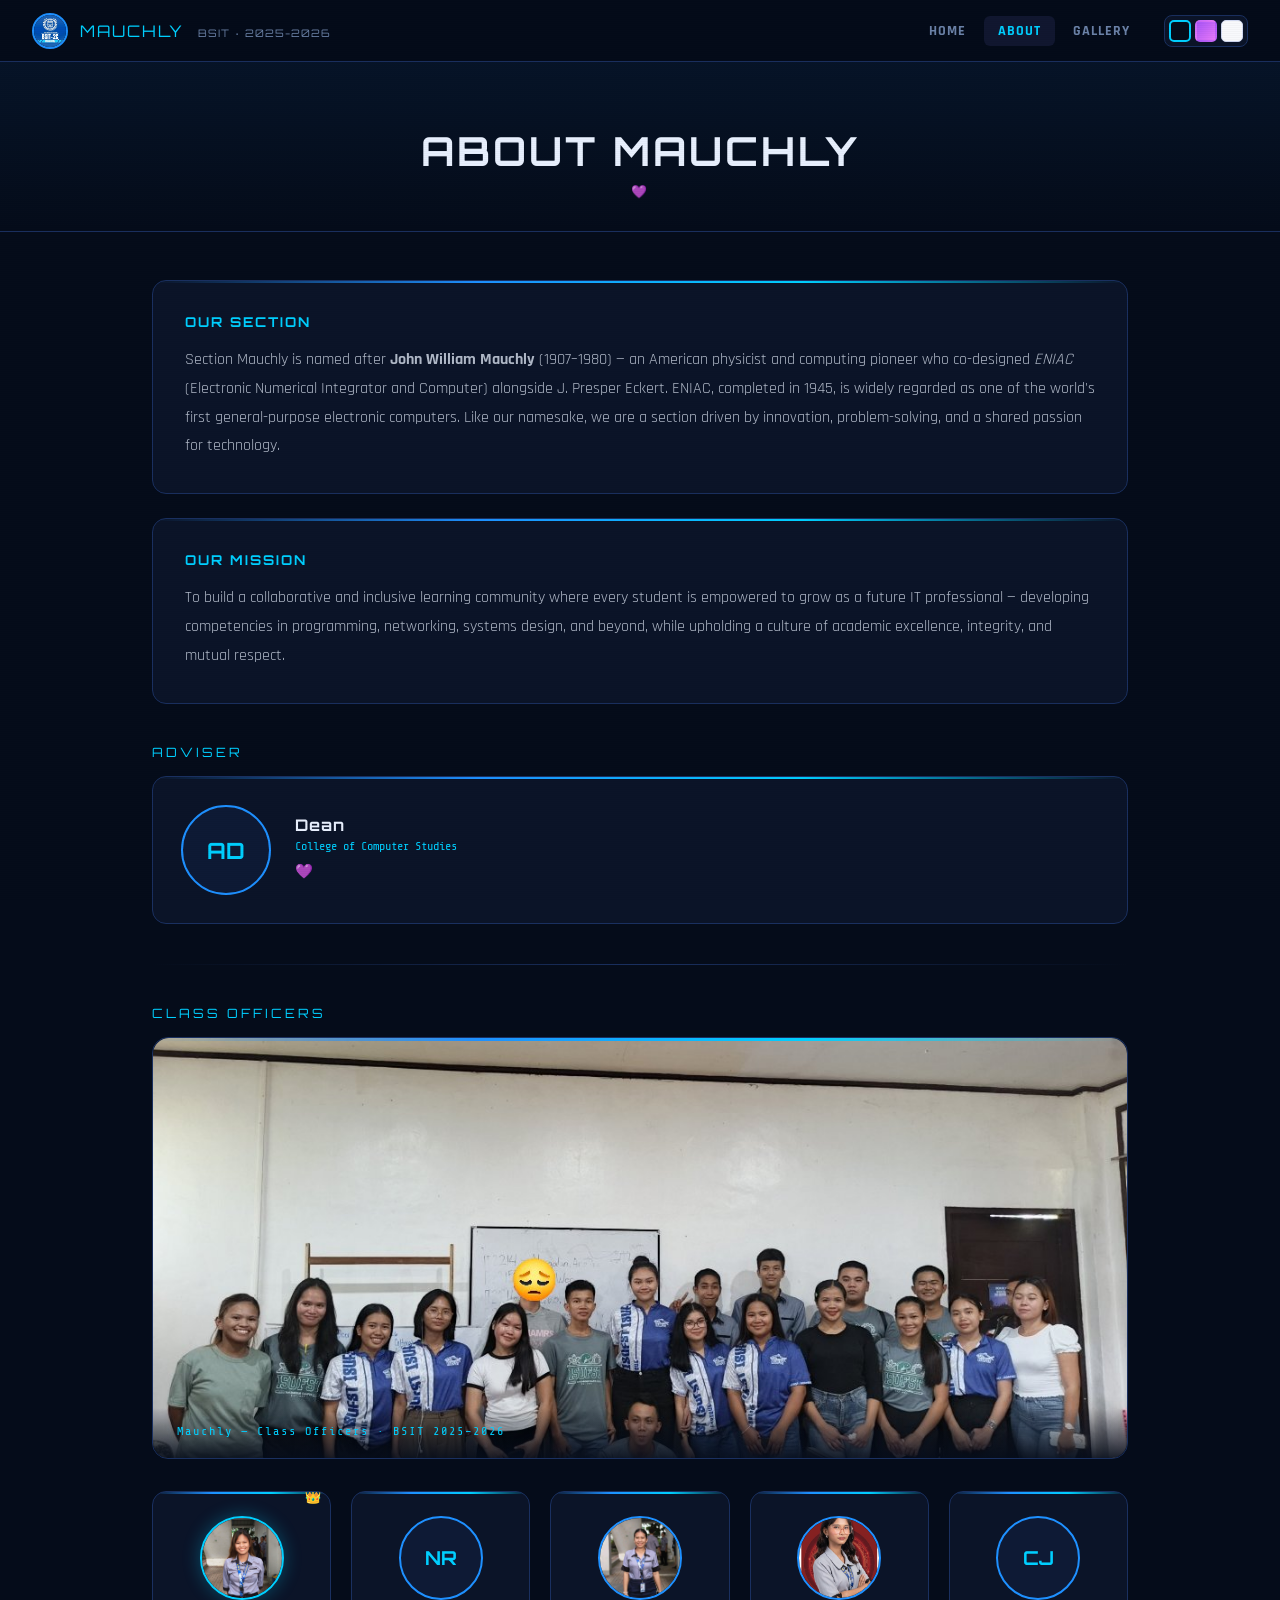
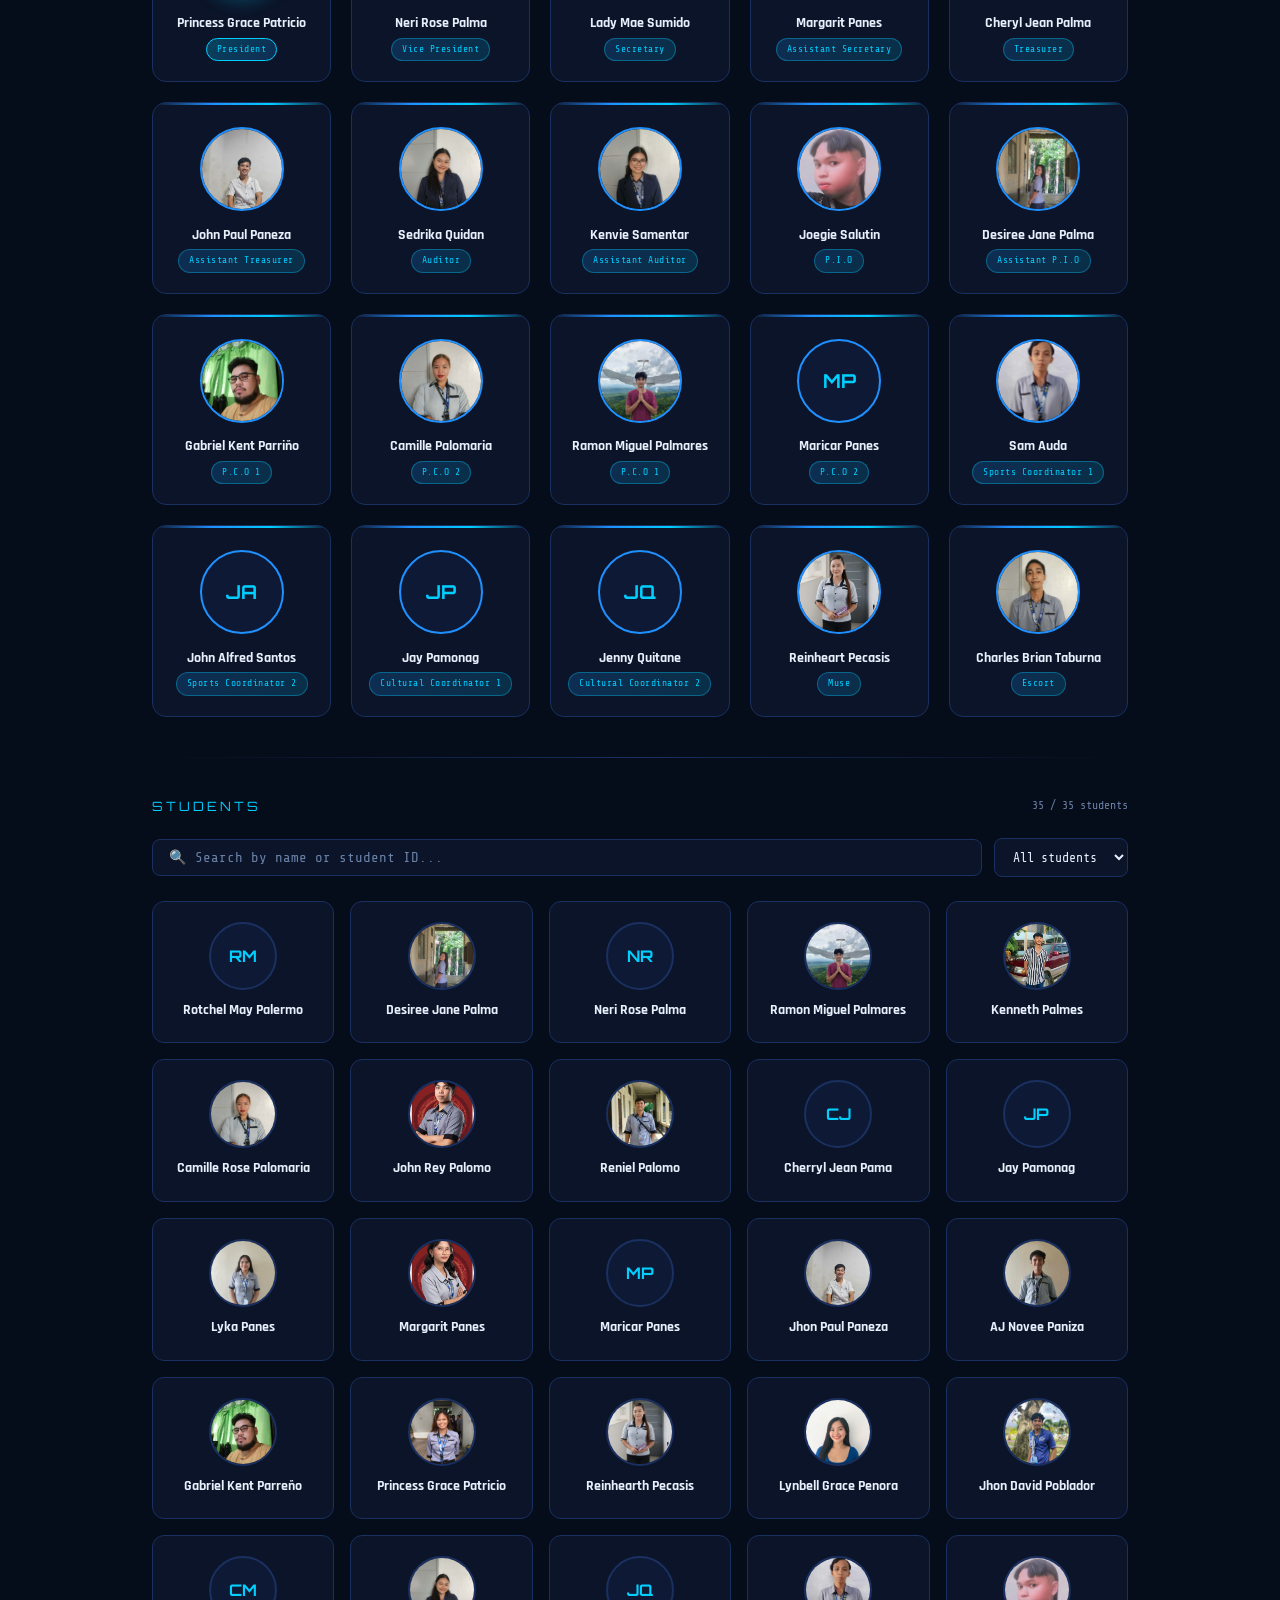
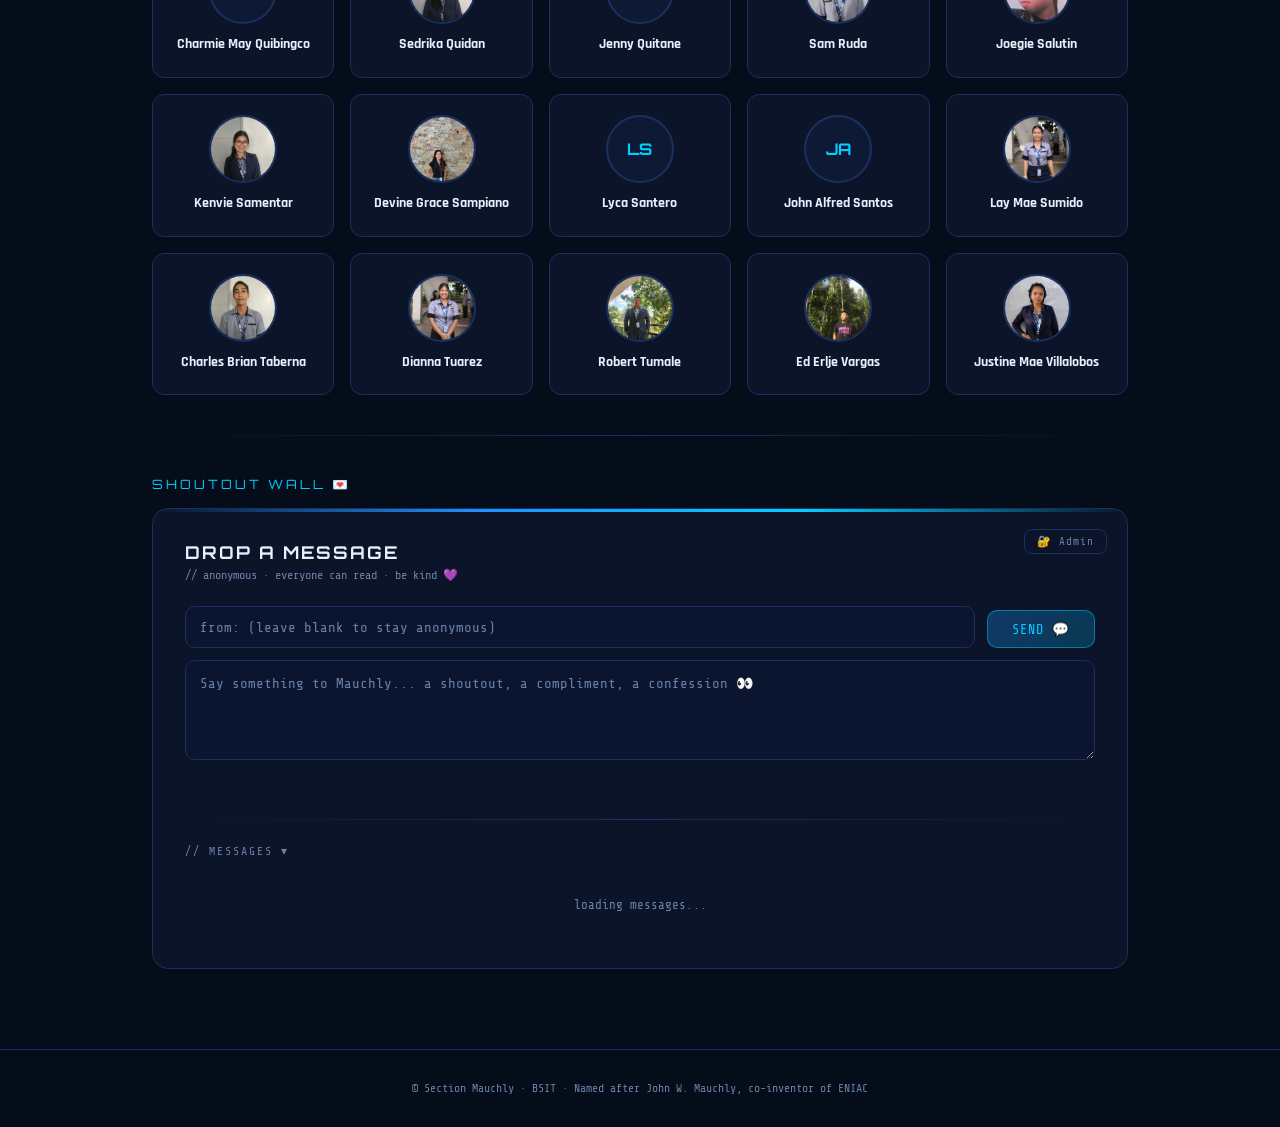
==== commit d1c4878f: "Update about.html" ====
--- a/about.html
+++ b/about.html
@@ -820,13 +820,13 @@
   { name:"Gabriel Kent Parriño",    role:"P.C.O 1",                photo:"gab.jpeg" },
   { name:"Camille Palomaria",       role:"P.C.O 2",                photo:"camel.jpeg" },
   { name:"Ramon Miguel Palmares",   role:"P.C.O 1",                photo:"ramon.jpeg" },
-  { name:"Maricar Panes",           role:"P.C.O 2",                photo:"maricar.jpg },
+  { name:"Maricar Panes",           role:"P.C.O 2",                photo:"maricar.jpg" },
   { name:"Sam Auda",                role:"Sports Coordinator 1",   photo:"sam.jpeg" },
   { name:"John Alfred Santos",      role:"Sports Coordinator 2",   photo:"" },
   { name:"Jay Pamonag",             role:"Cultural Coordinator 1", photo:"" },
   { name:"Jenny Quitane",           role:"Cultural Coordinator 2", photo:"" },
   { name:"Reinheart Pecasis",       role:"Muse",                   photo:"hart.jpeg" },
-  { name:"Charles Brian Taburna",   role:"Escort",                 photo:"cha.jpeg },
+  { name:"Charles Brian Taburna",   role:"Escort",                 photo:"cha.jpeg" },
 ];
 
 const MEMBERS = [
@@ -842,7 +842,7 @@
   { name:"Jay Pamonag",            photo:"" },
   { name:"Lyka Panes",             photo:"lyka.jpeg" },
   { name:"Margarit Panes",         photo:"marga.jpeg" },
-  { name:"Maricar Panes",          photo:"maricar.jpeg" },
+  { name:"Maricar Panes",          photo:"maricar.jpg" },
   { name:"Jhon Paul Paneza",       photo:"pol.jpeg" },
   { name:"AJ Novee Paniza",        photo:"aj.jpeg" },
   { name:"Gabriel Kent Parreño",   photo:"gab.jpeg" },
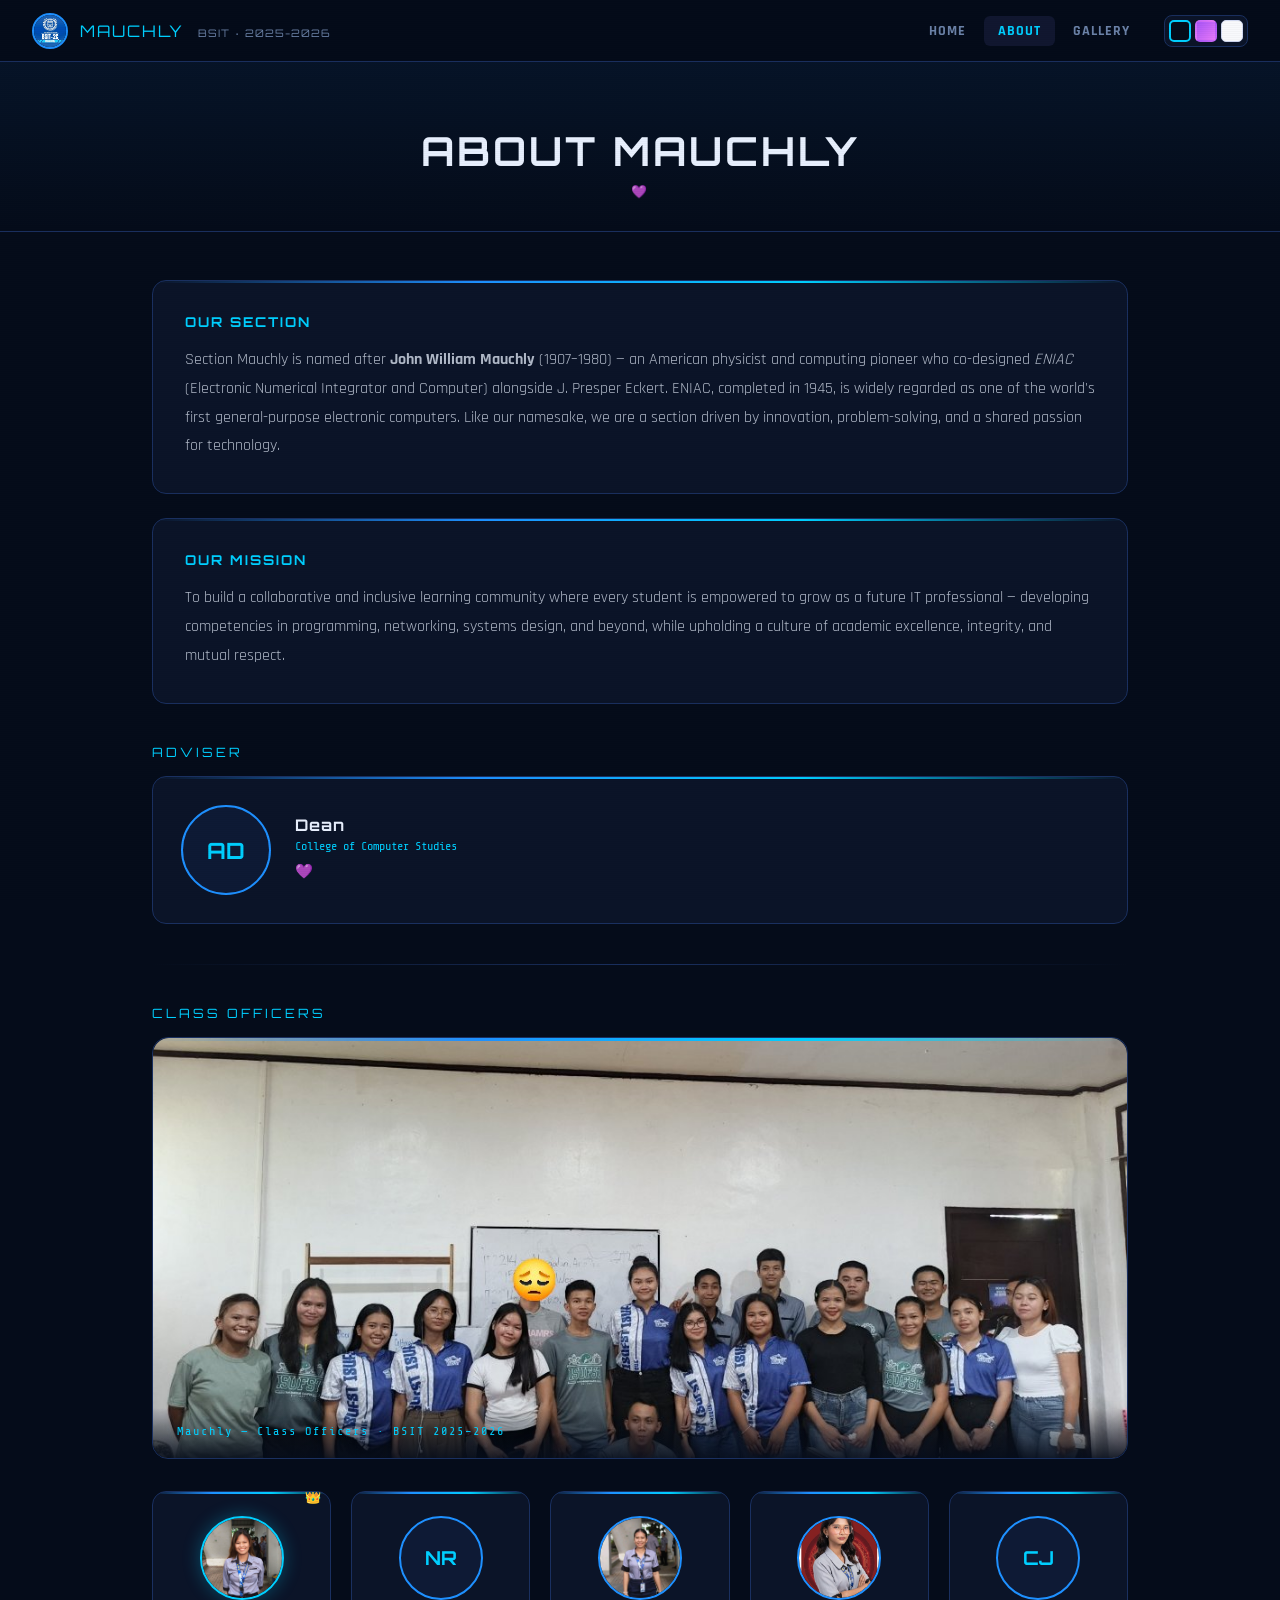
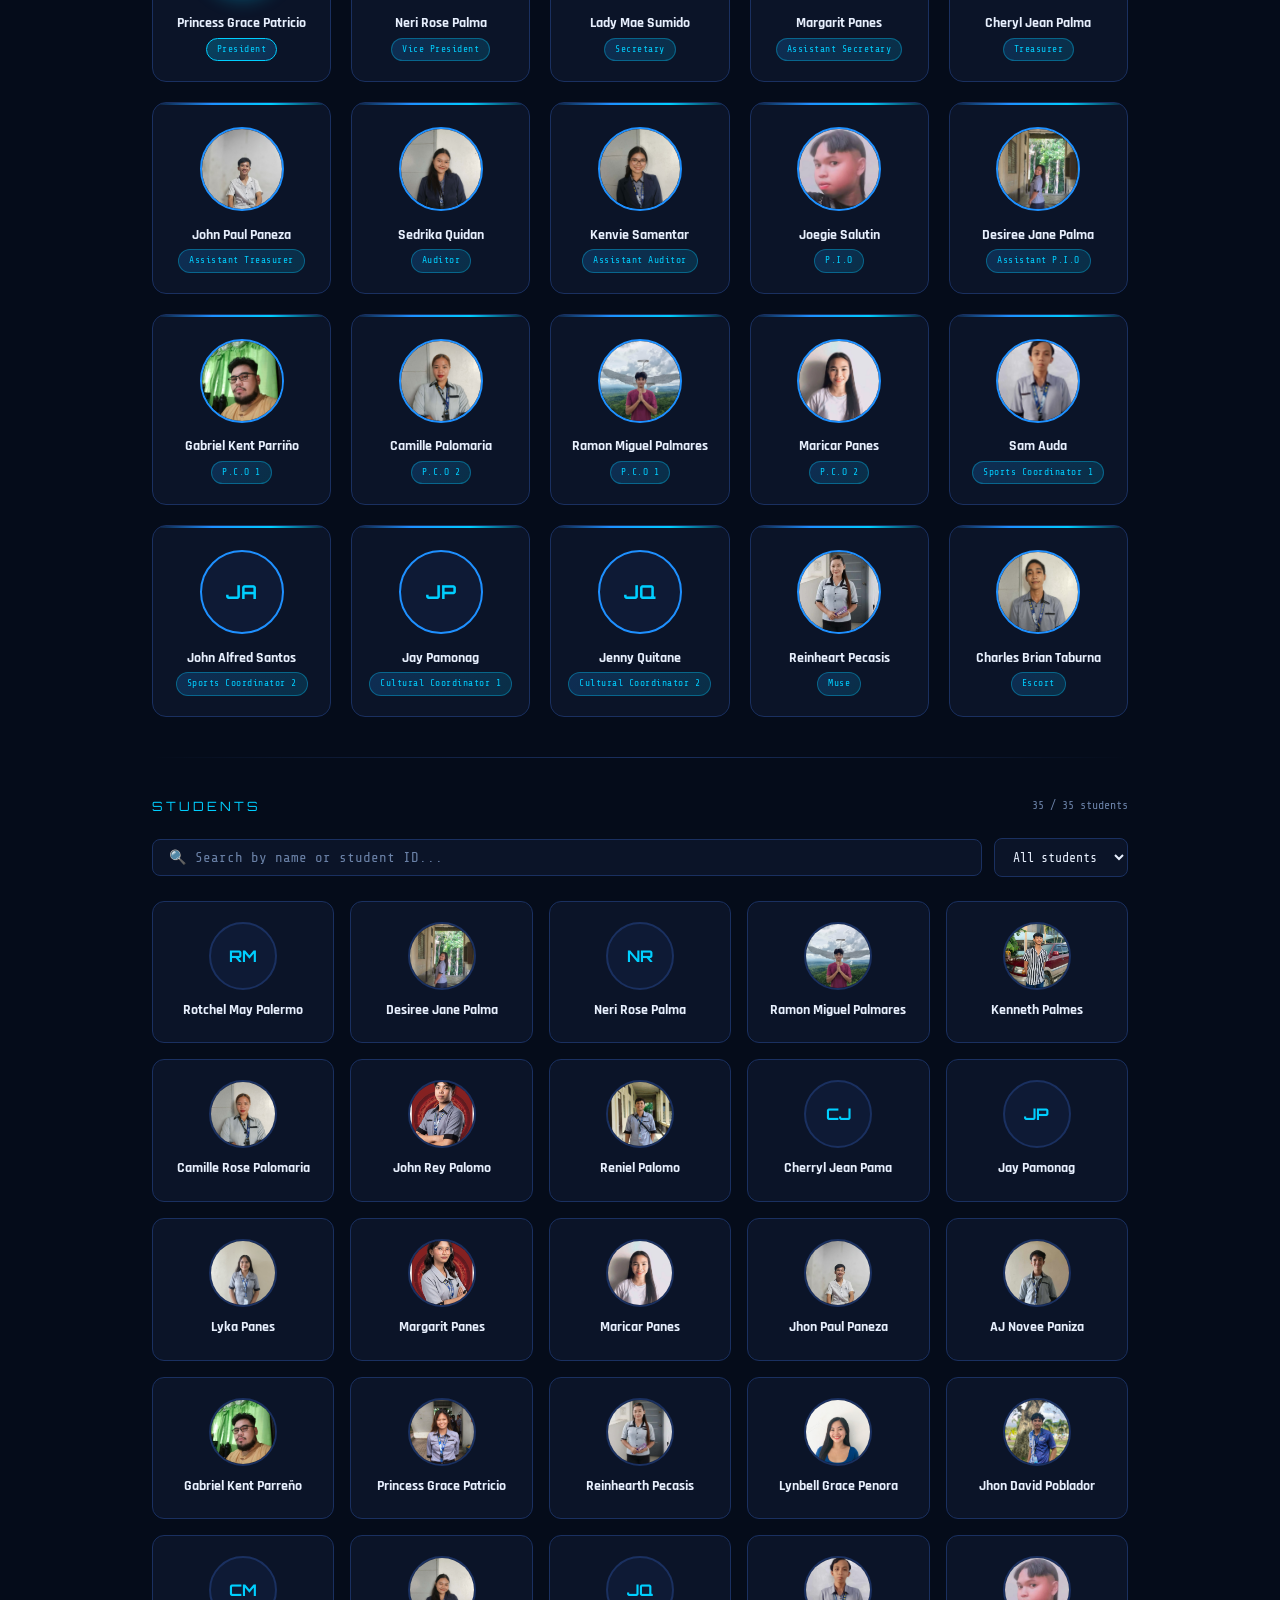
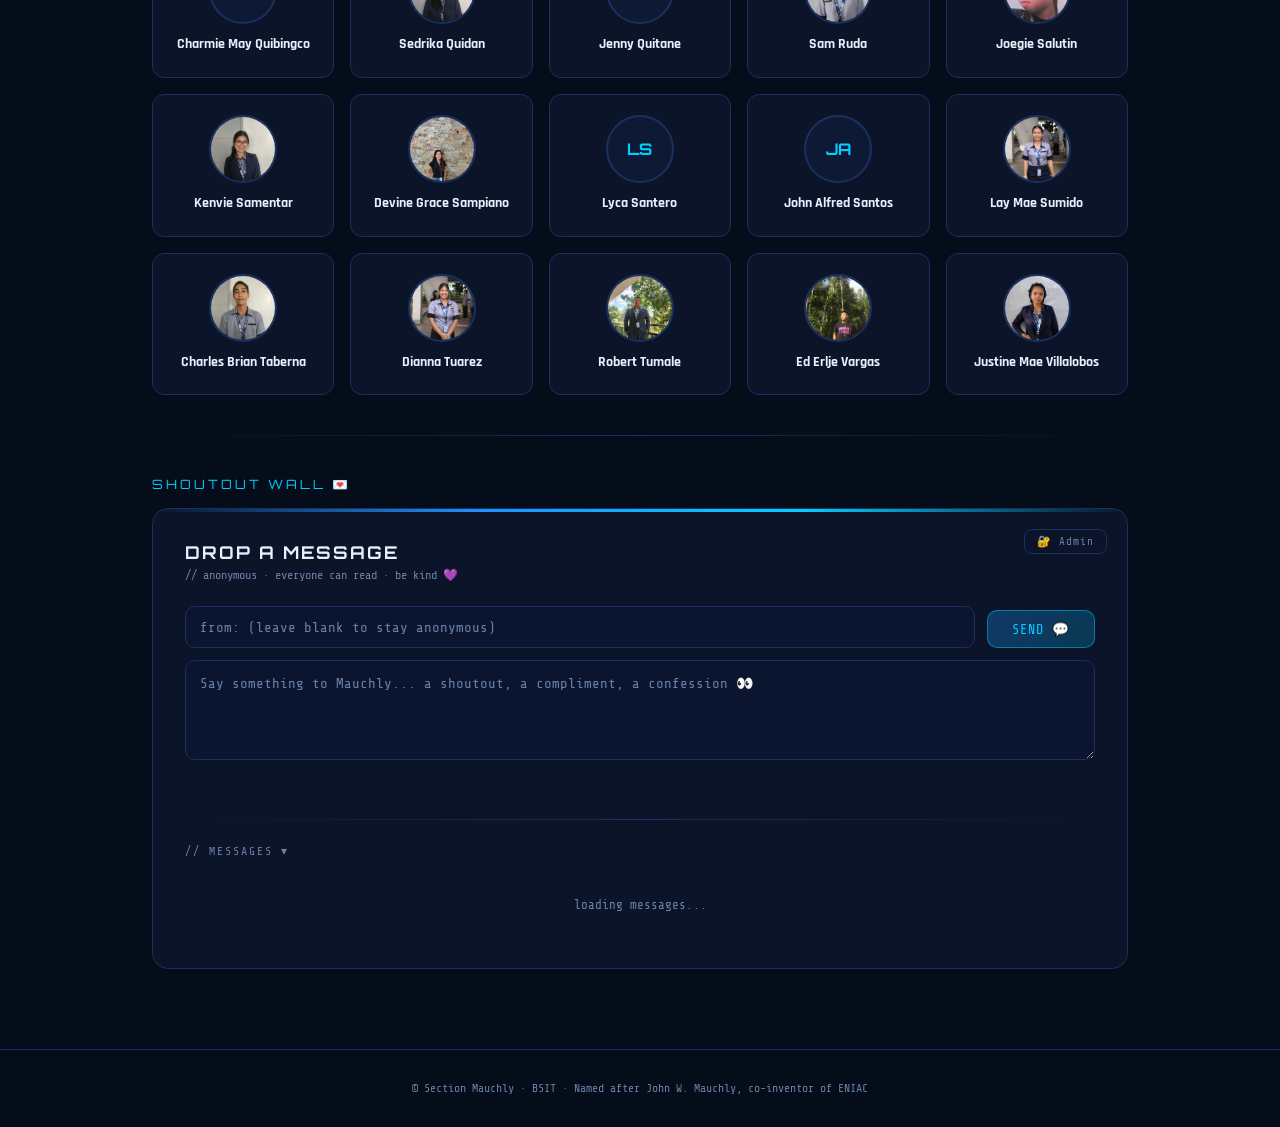
==== commit 4f58258b: "Update about.html" ====
--- a/about.html
+++ b/about.html
@@ -820,7 +820,7 @@
   { name:"Gabriel Kent Parriño",    role:"P.C.O 1",                photo:"gab.jpeg" },
   { name:"Camille Palomaria",       role:"P.C.O 2",                photo:"camel.jpeg" },
   { name:"Ramon Miguel Palmares",   role:"P.C.O 1",                photo:"ramon.jpeg" },
-  { name:"Maricar Panes",           role:"P.C.O 2",                photo:"maricar.jpg" },
+  { name:"Maricar Panes",           role:"P.C.O 2",                photo:"maricar.jpeg" },
   { name:"Sam Auda",                role:"Sports Coordinator 1",   photo:"sam.jpeg" },
   { name:"John Alfred Santos",      role:"Sports Coordinator 2",   photo:"" },
   { name:"Jay Pamonag",             role:"Cultural Coordinator 1", photo:"" },
@@ -842,7 +842,7 @@
   { name:"Jay Pamonag",            photo:"" },
   { name:"Lyka Panes",             photo:"lyka.jpeg" },
   { name:"Margarit Panes",         photo:"marga.jpeg" },
-  { name:"Maricar Panes",          photo:"maricar.jpg" },
+  { name:"Maricar Panes",          photo:"maricar.jpeg" },
   { name:"Jhon Paul Paneza",       photo:"pol.jpeg" },
   { name:"AJ Novee Paniza",        photo:"aj.jpeg" },
   { name:"Gabriel Kent Parreño",   photo:"gab.jpeg" },
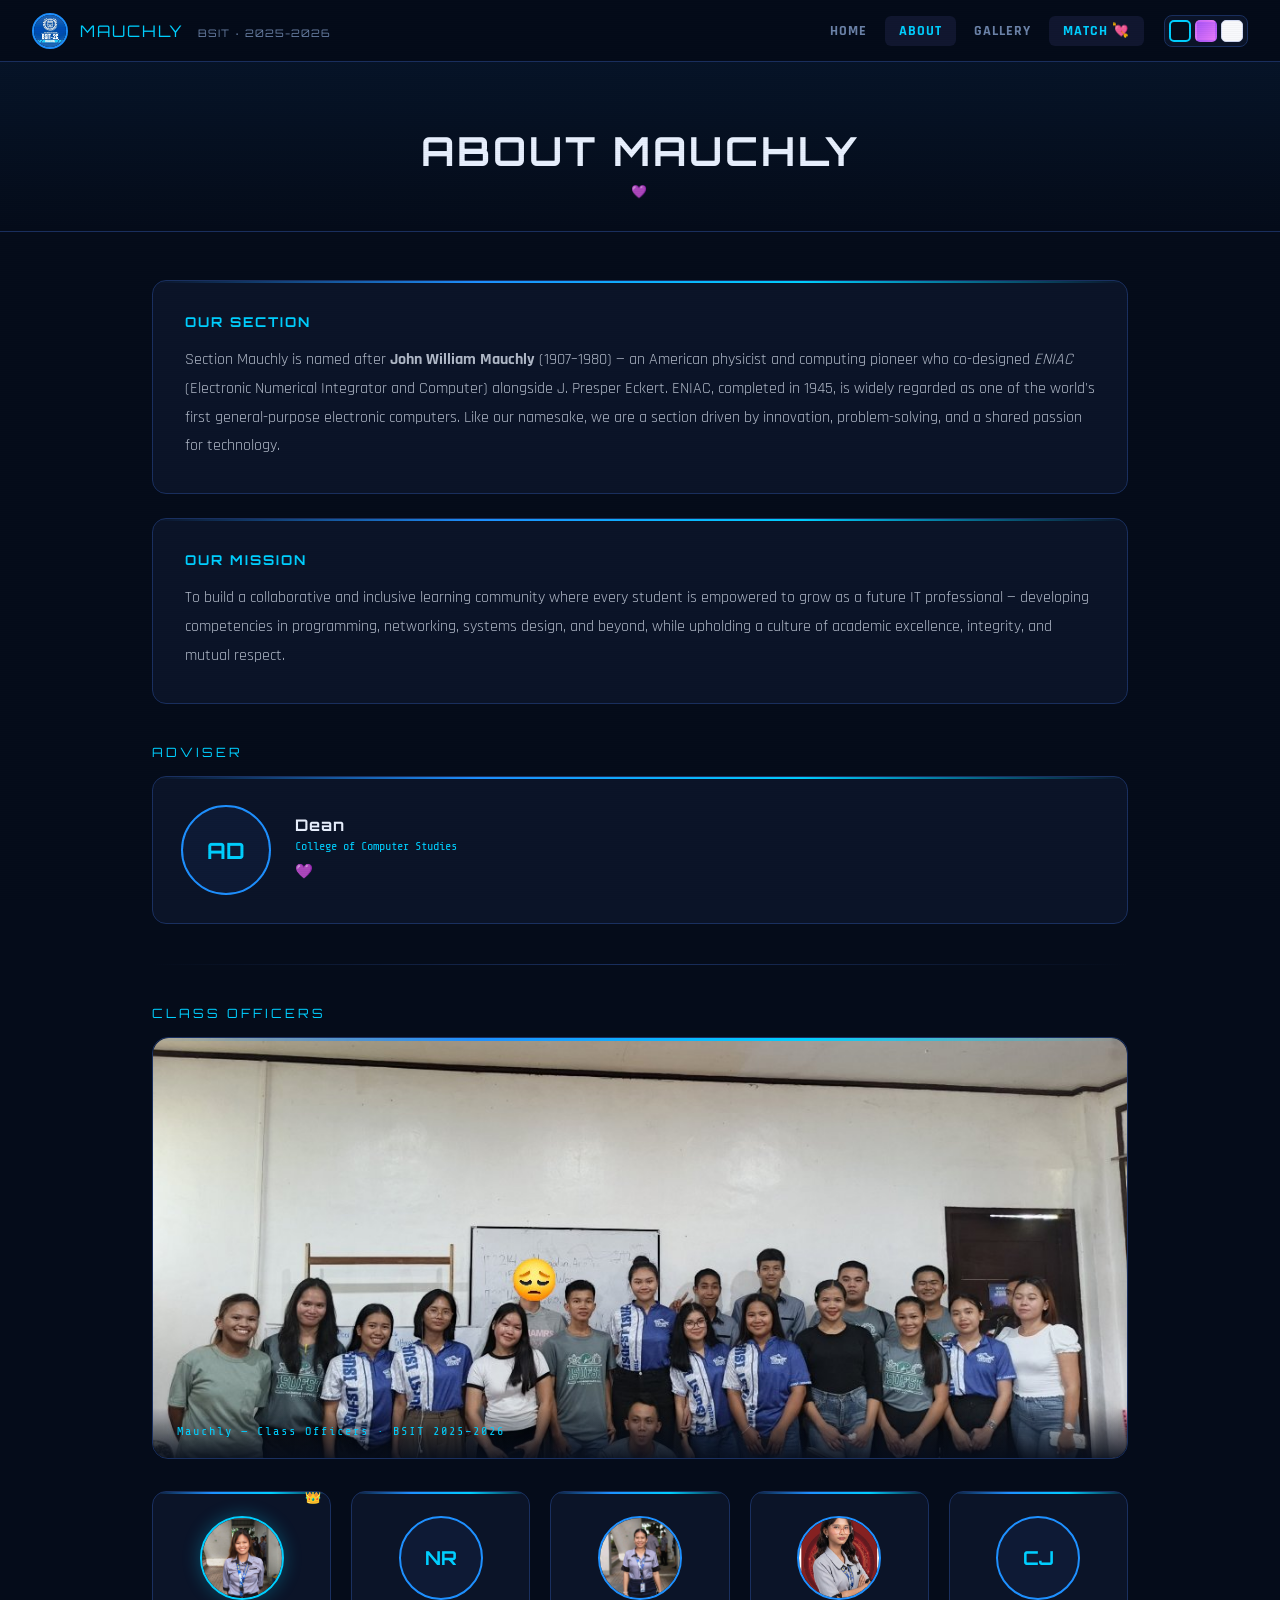
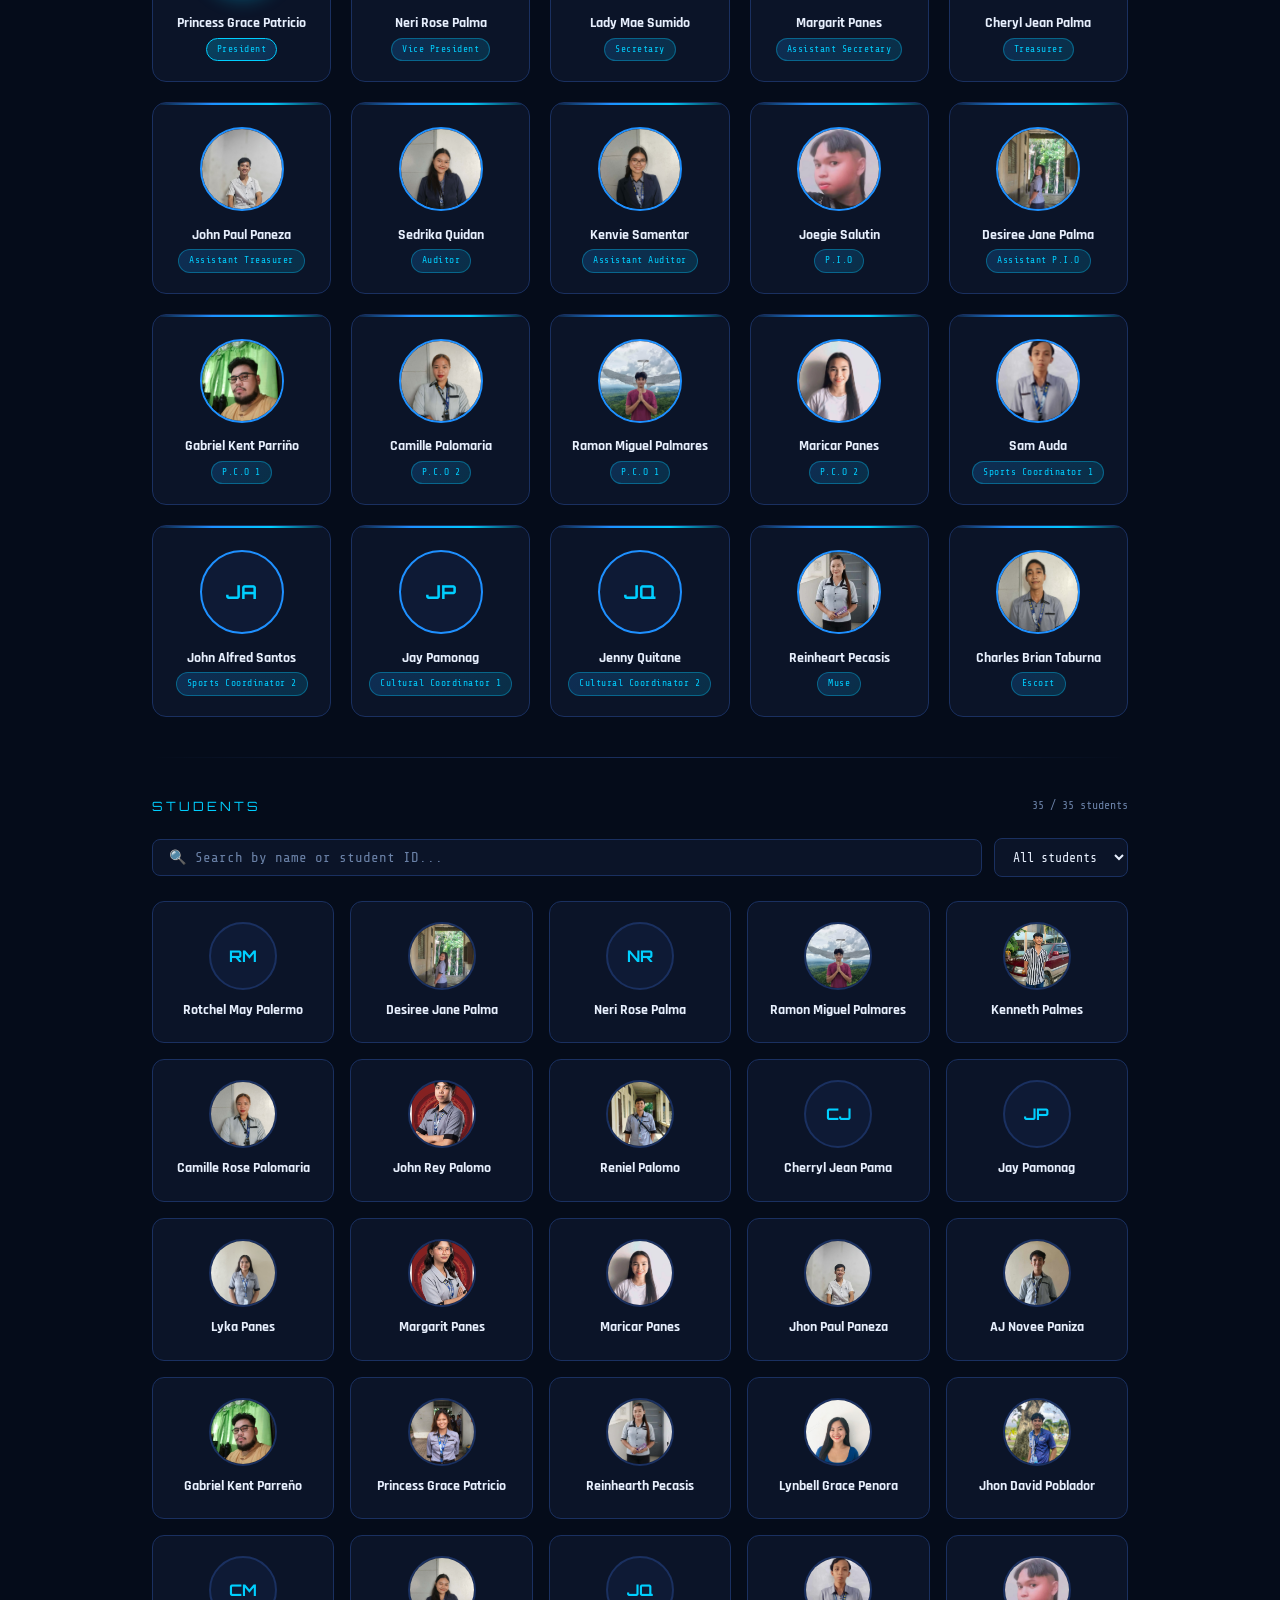
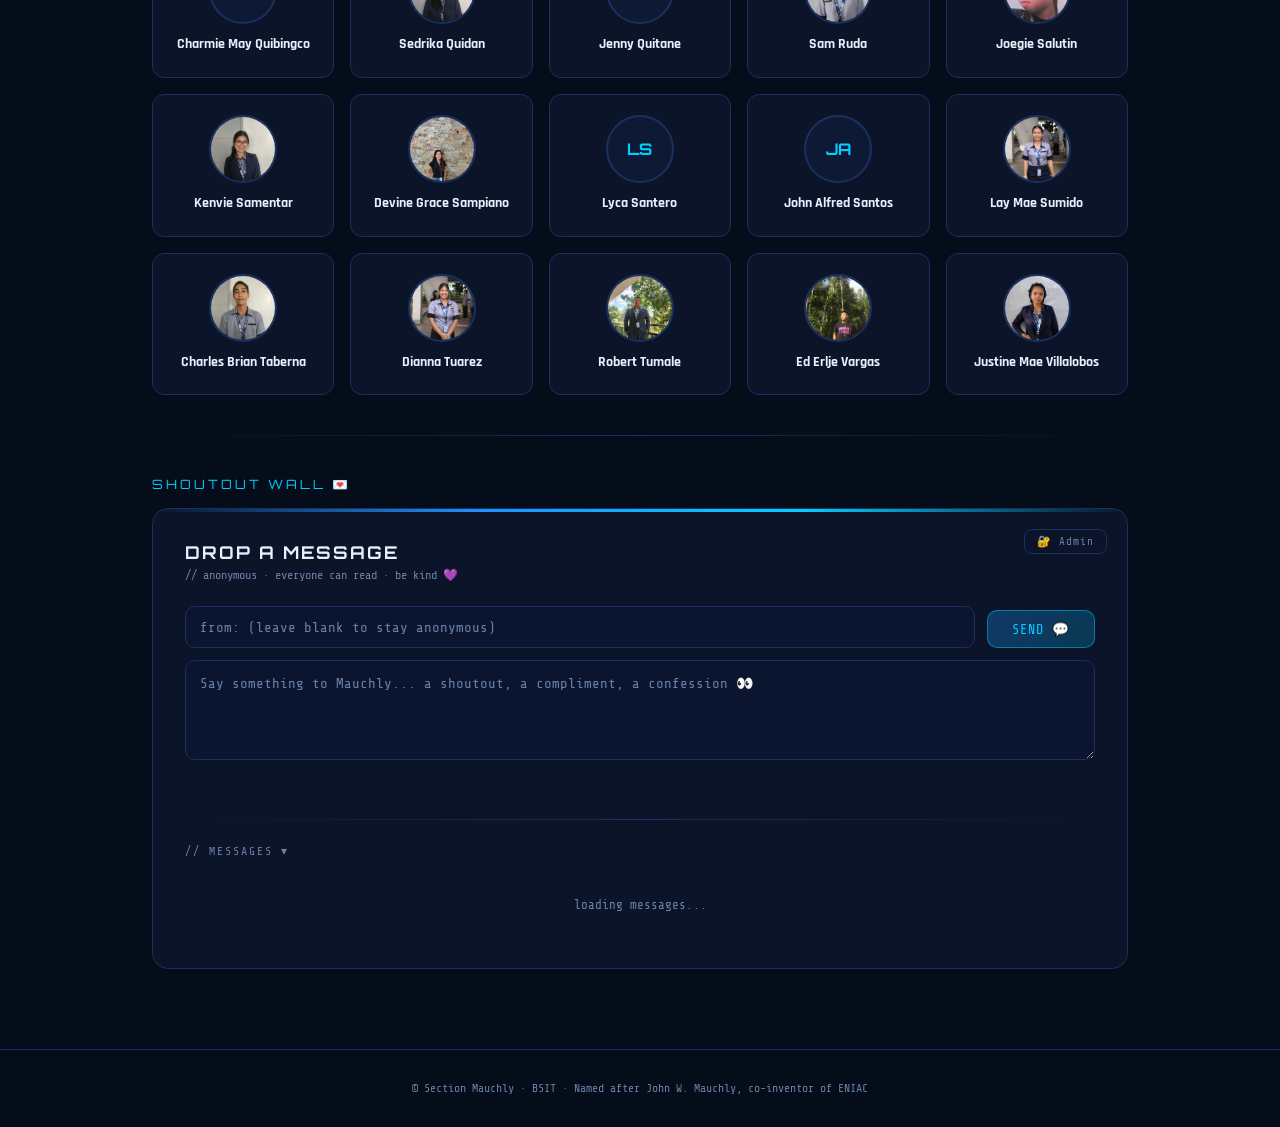
==== commit 3a3d9f14: "Update about.html" ====
--- a/about.html
+++ b/about.html
@@ -520,6 +520,7 @@
       <a href="index.html">Home</a>
       <a href="about.html" class="active">About</a>
       <a href="bloopers.html">Gallery</a>
+       <a href="match.html" class="active">Match 💘</a>
     </div>
     <div class="theme-switcher">
       <button class="theme-btn t-dark"   data-theme="dark"   title="Dark"></button>
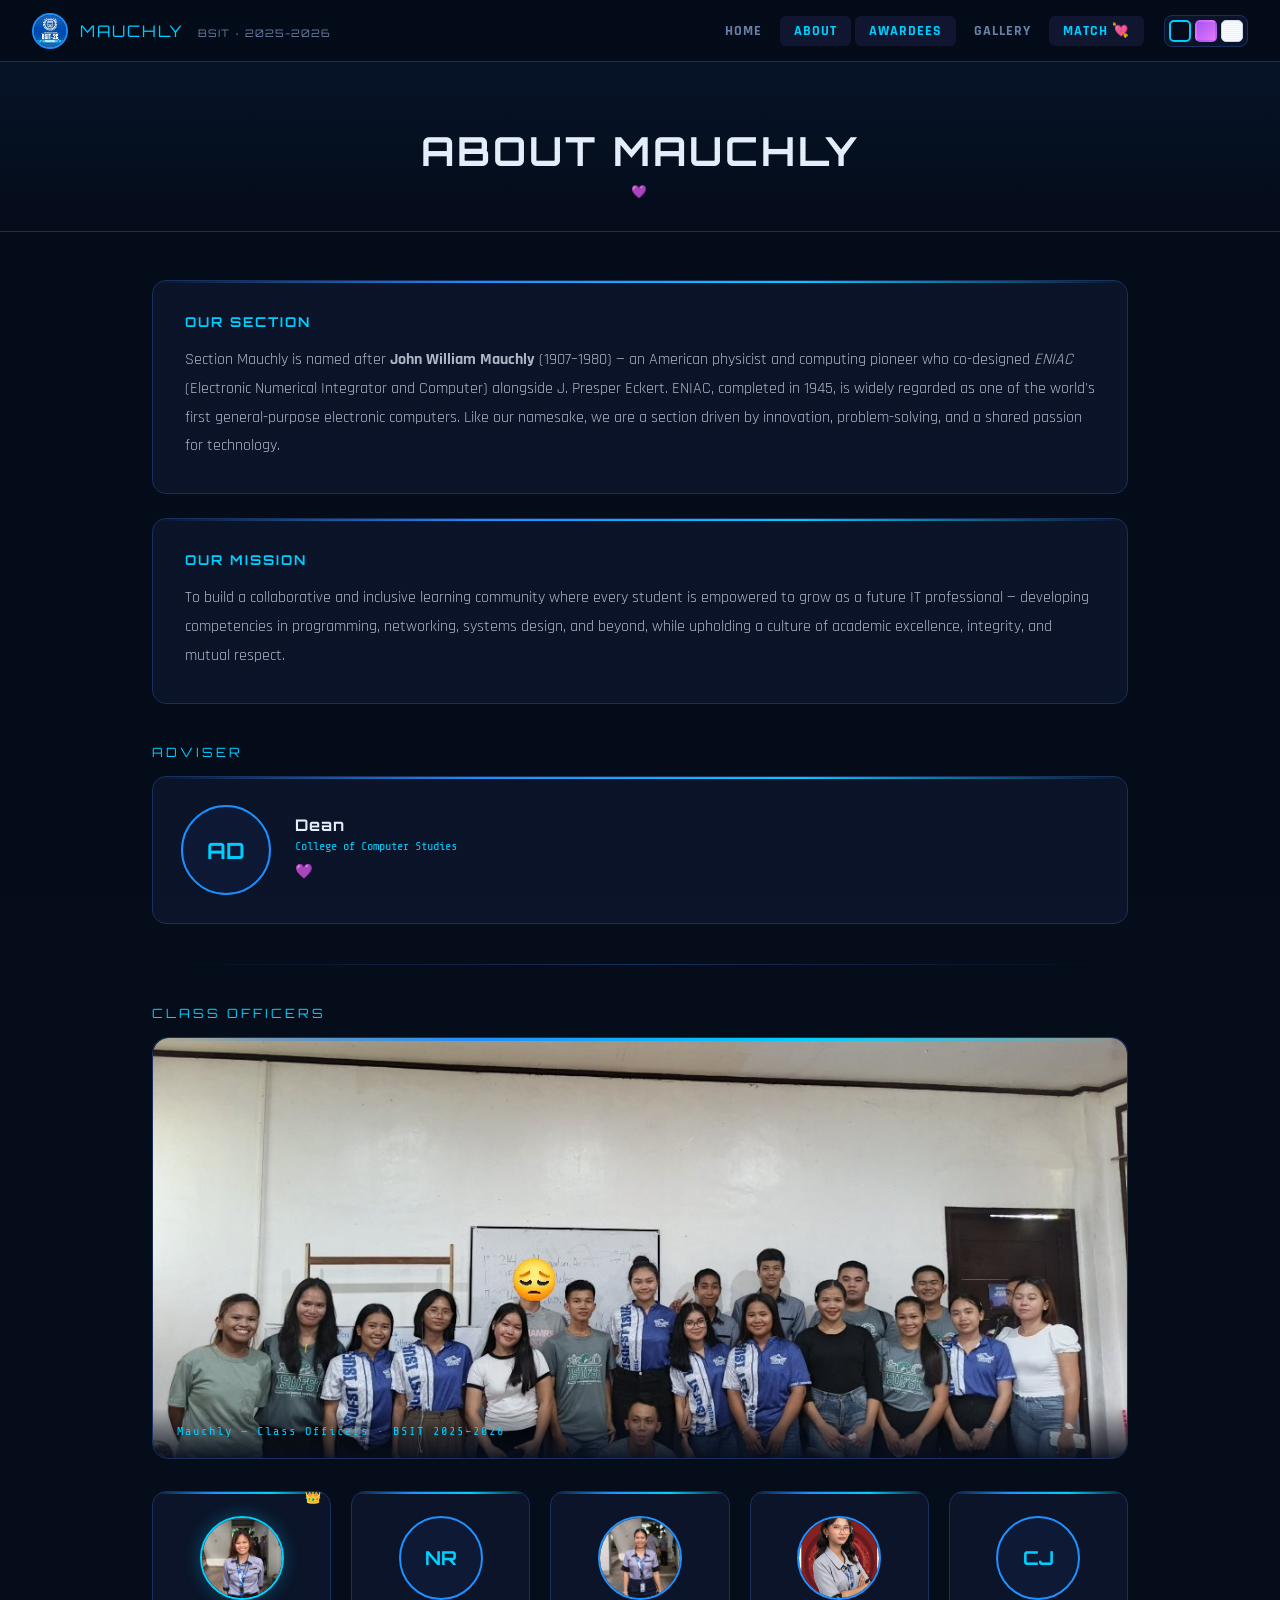
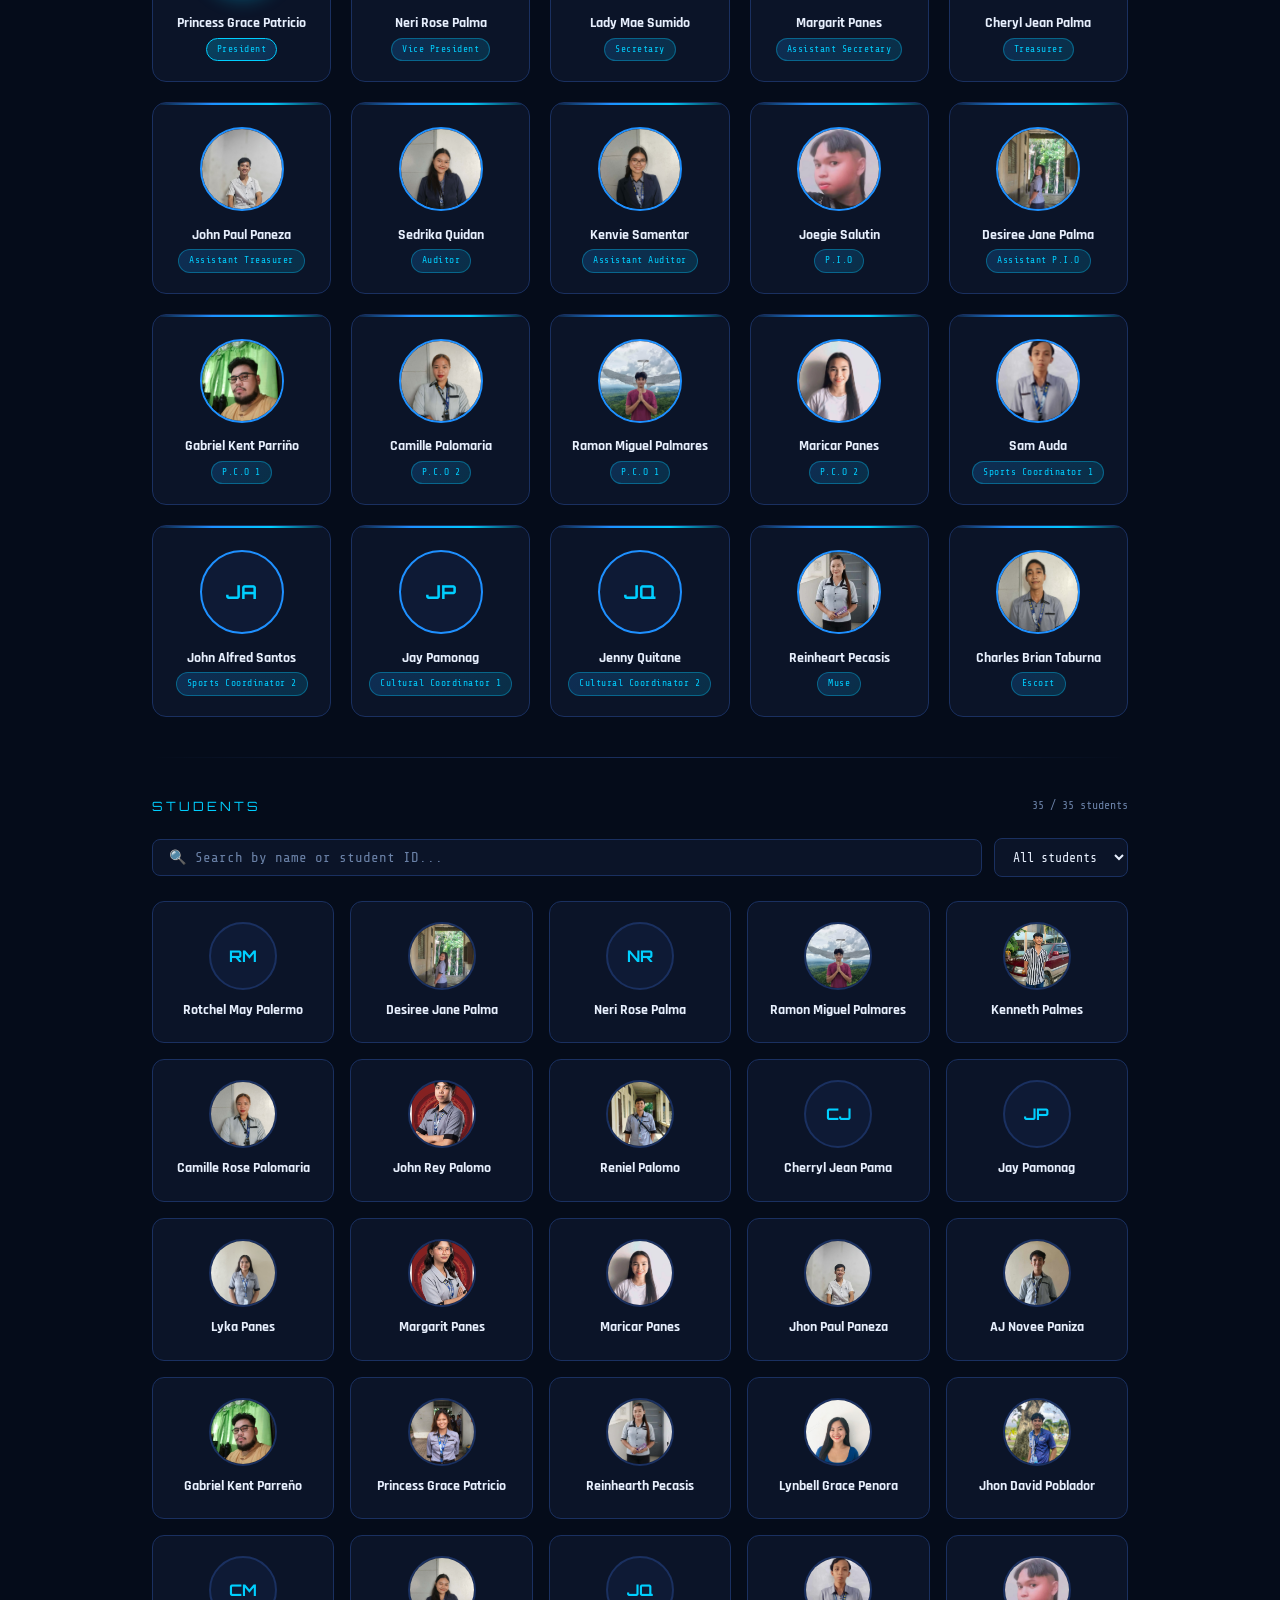
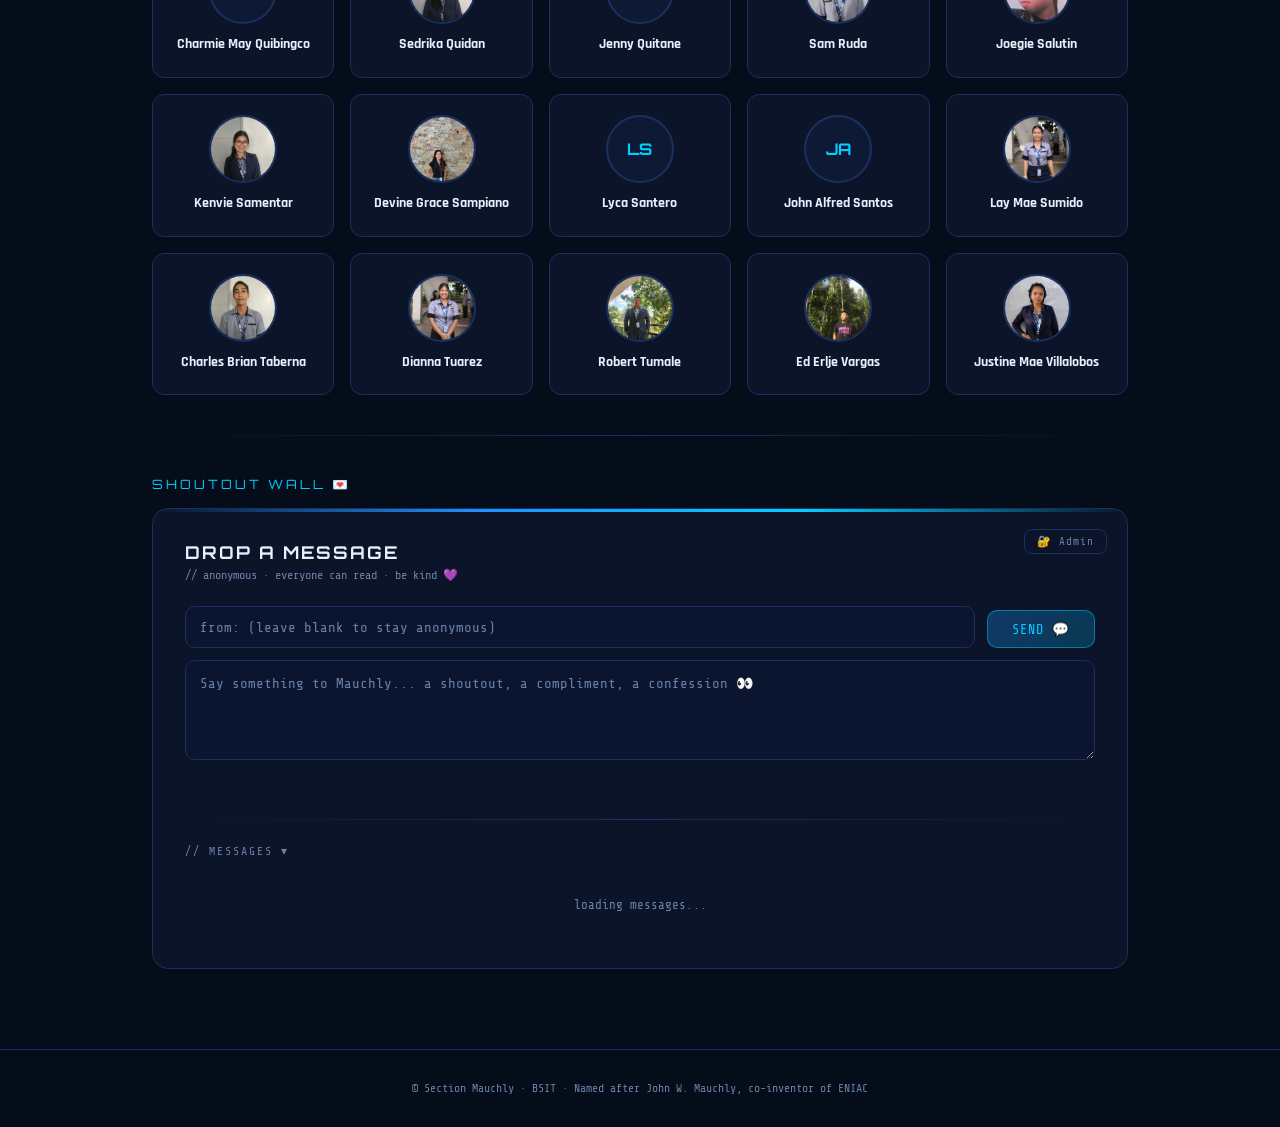
==== commit 5dae1b35: "Update about.html" ====
--- a/about.html
+++ b/about.html
@@ -519,6 +519,7 @@
     <div class="nav-links">
       <a href="index.html">Home</a>
       <a href="about.html" class="active">About</a>
+       <a href="awardees.html" class="active">Awardees</a>
       <a href="bloopers.html">Gallery</a>
        <a href="match.html" class="active">Match 💘</a>
     </div>
